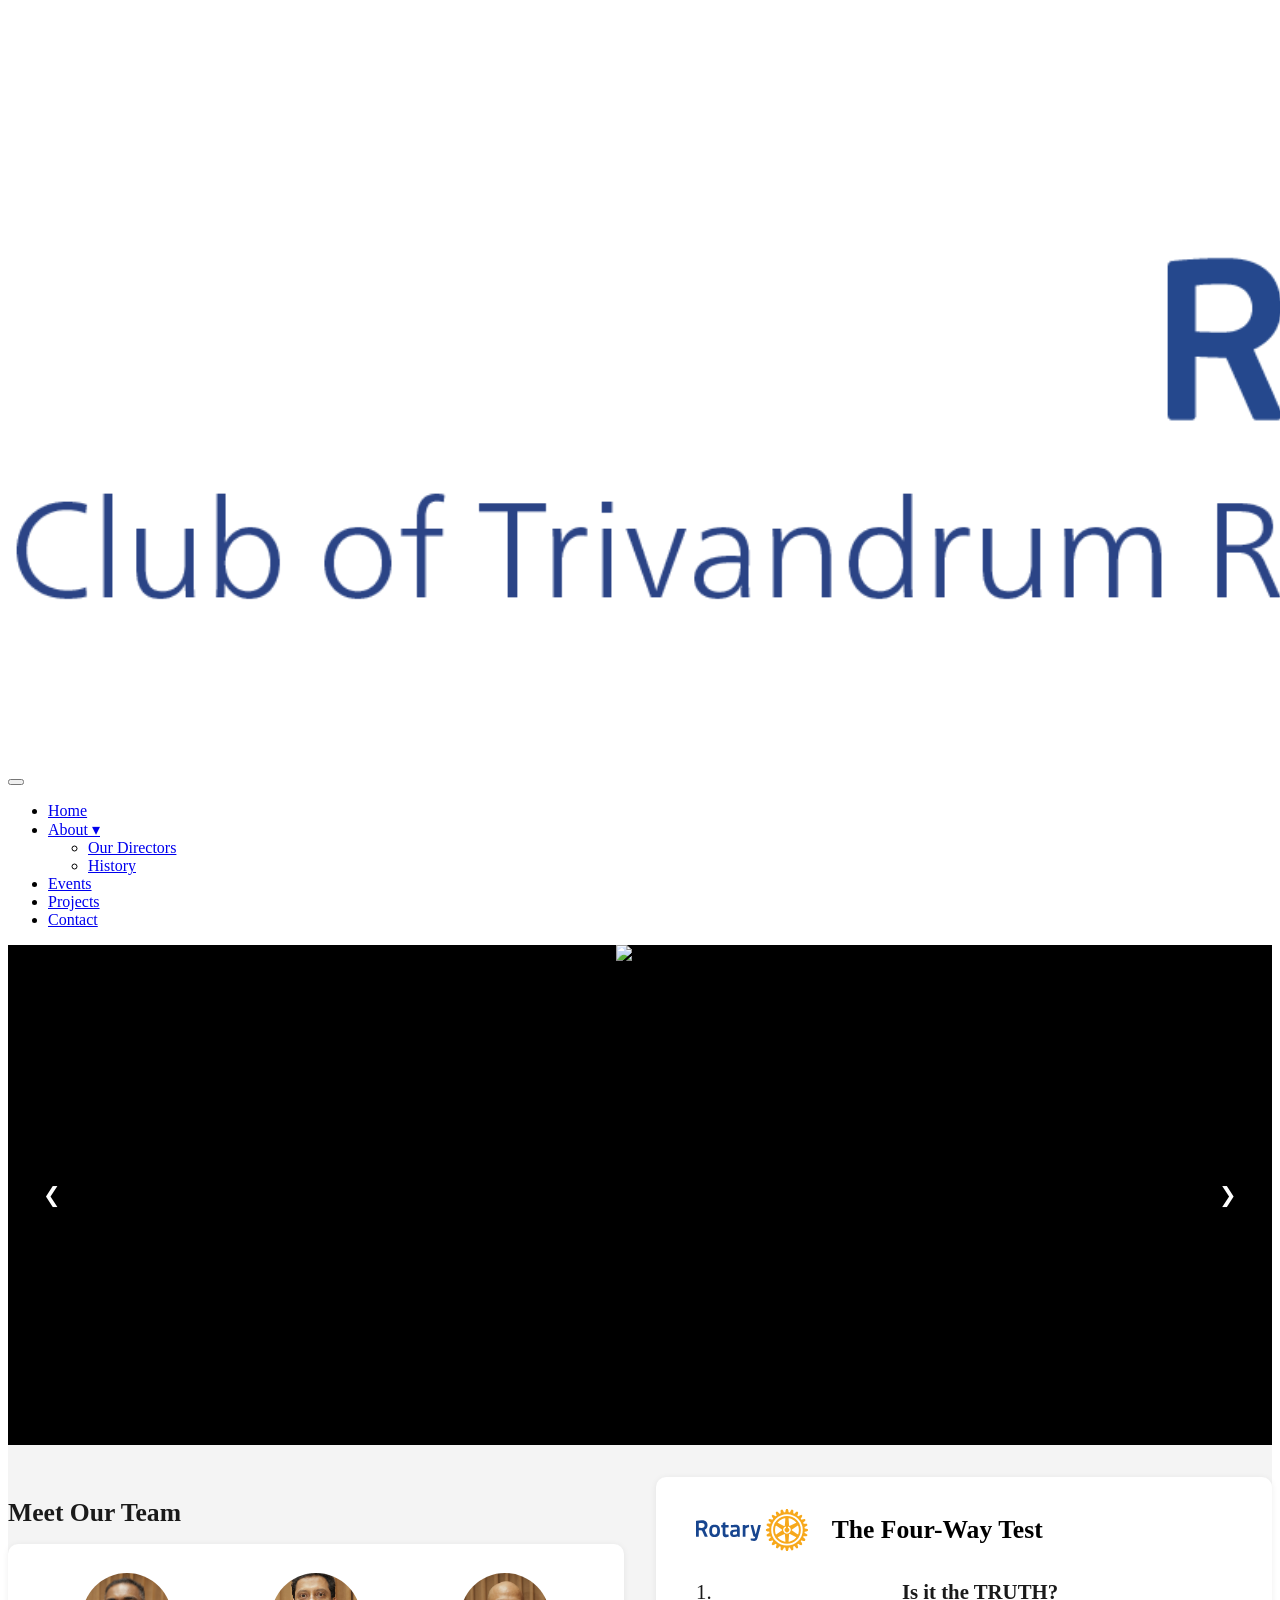
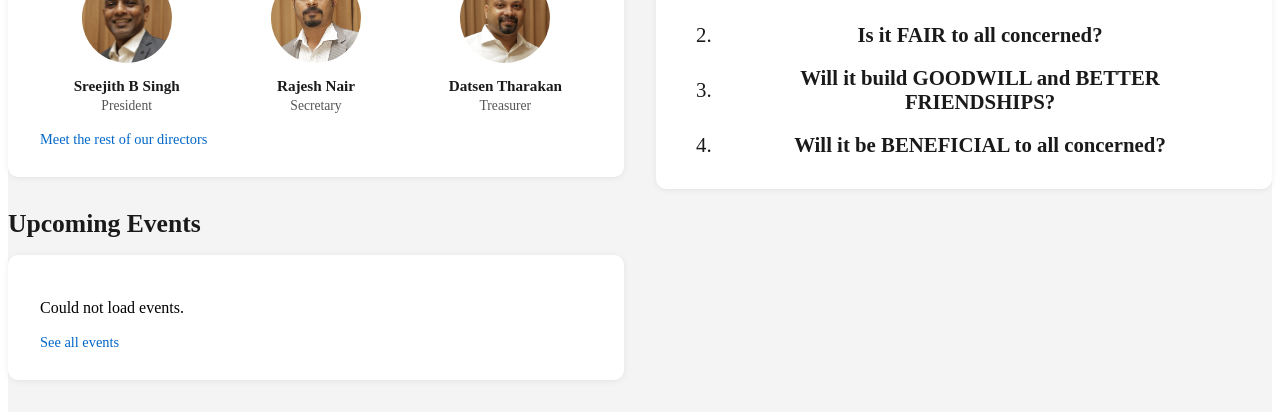
==== index.html @ 59ae6af1 "optimizing" ====
<!doctype html>
<html lang="en">
    <head>
        <meta charset="UTF-8" />
        <meta name="viewport" content="width=device-width, initial-scale=1.0" />
        <link rel="stylesheet" href="css/base.css" />
        <link rel="stylesheet" href="css/style.css" />
        <title>Rotary Club of Trivandrum</title>
        <link
            rel="icon"
            type="image/svg+xml"
            href="media/Rotarty logo title.svg"
        />
    </head>
    <body>
        <nav class="navbar">
            <div class="logo">
                <a href="#">
                    <img
                        src="media/Rotary club of trivandrum.svg"
                        alt="Rotary Club of Trivandrum"
                    />
                </a>
            </div>

            <!-- Hamburger Button (mobile only) -->
            <button class="hamburger" id="hamburger">
                <span></span>
                <span></span>
                <span></span>
            </button>

            <ul class="nav-menu" id="nav-menu">
                <li><a href="#">Home</a></li>

                <li class="dropdown">
                    <a href="#" class="dropdown-toggle">About ▾</a>
                    <ul class="dropdown-menu">
                        <li><a href="team">Our Directors</a></li>
                        <li><a href="history">History</a></li>
                    </ul>
                </li>

                <li>
                    <a
                        href="https://calendar.google.com/calendar/embed?src=f774af5d87b6204a7e03a96d2fba3692e2d2001ec84024396aaaeb881f7f8413%40group.calendar.google.com&ctz=Asia%2FKolkata"
                        >Events</a
                    >
                </li>

                <li><a href="articles/">Projects</a></li>

                <li><a href="contact">Contact</a></li>
            </ul>
        </nav>

        <div class="slider-container">
            <div class="slide-bg" id="slideBg"></div>
            <div class="slide-main">
                <img id="slideImg" src="" alt="Slide" />
                <!-- src="" empty -->
            </div>
            <button class="slide-btn prev" id="prevBtn">&#10094;</button>
            <button class="slide-btn next" id="nextBtn">&#10095;</button>
            <div class="dots" id="dots"></div>
        </div>

        <section class="info-section">
            <div class="container info-grid">
                <!-- ─── LEFT COLUMN ─── -->
                <div class="info-left">
                    <!-- Meet Our Team -->
                    <h2 class="section-heading">Meet Our Team</h2>
                    <div class="team-card">
                        <div class="team-members">
                            <div class="member">
                                <img
                                    src="media/directors/sreejith.png"
                                    alt="Sreejith B Singh"
                                />
                                <h3>Sreejith B Singh</h3>
                                <p>President</p>
                            </div>

                            <div class="member">
                                <img
                                    src="media/directors/rajesh.png"
                                    alt="Rajesh Nair"
                                />
                                <h3>Rajesh Nair</h3>
                                <p>Secretary</p>
                            </div>

                            <div class="member">
                                <img
                                    src="media/directors/datsen.png"
                                    alt="Datsen Tharakan"
                                />
                                <h3>Datsen Tharakan</h3>
                                <p>Treasurer</p>
                            </div>
                        </div>
                        <a href="team/" class="card-link"
                            >Meet the rest of our directors</a
                        >
                    </div>

                    <!-- Upcoming Events -->
                    <h2 class="section-heading">Upcoming Events</h2>
                    <div class="events-card">
                        <div id="events-list">
                            <p class="events-loading">Loading events...</p>
                        </div>
                        <a
                            href="https://calendar.google.com/calendar/embed?src=f774af5d87b6204a7e03a96d2fba3692e2d2001ec84024396aaaeb881f7f8413%40group.calendar.google.com&ctz=Asia%2FKolkata"
                            class="see-all-link"
                            >See all events</a
                        >
                    </div>
                </div>

                <!-- ─── RIGHT COLUMN ─── -->
                <div class="info-right">
                    <div class="fourway-card">
                        <div class="fourway-header">
                            <img
                                src="media/rotary-logo.svg"
                                alt="Rotary"
                                class="fourway-logo"
                            />
                            <h2>The Four-Way Test</h2>
                        </div>
                        <ol class="fourway-list">
                            <li>Is it the TRUTH?</li>
                            <li>Is it FAIR to all concerned?</li>
                            <li>
                                Will it build GOODWILL and BETTER FRIENDSHIPS?
                            </li>
                            <li>Will it be BENEFICIAL to all concerned?</li>
                        </ol>
                    </div>
                </div>
            </div>
        </section>

        <script src="https://cdn.jsdelivr.net/npm/@supabase/supabase-js@2"></script>
        <script src="scripts/supabase-config.js"></script>
        <script src="scripts/config.js"></script>
        <script src="scripts/calendar.js"></script>
        <script src="scripts/script.js"></script>
    </body>
</html>
---- css/style.css ----
/* ============================================================
   HOME PAGE — slideshow + info section
   Shared reset / navbar live in base.css (load it first).
   ============================================================ */

/* ============================================================
   SLIDESHOW  (auto-height — never collapses on mobile)
   ============================================================ */
.slider-container {
    position: relative;
    width: 100%;
    height: 500px; /* fixed desktop height */
    overflow: hidden;
    background: #000;
}

.slide-main {
    position: absolute;
    inset: 0;
    display: flex;
    align-items: center;
    justify-content: center;
    z-index: 2;
}

.slide-main img {
    height: 100%; /* fills the fixed container */
    max-width: 100%;
    object-fit: contain;
    display: block;
    cursor: pointer;
    animation: fadeIn 0.5s ease;
}

/* Blurred background — fills the container behind the main image */
.slide-bg {
    position: absolute;
    inset: 0;
    background-size: cover;
    background-position: center;
    filter: blur(12px);
    transform: scale(1.1); /* hides blurred edges */
    opacity: 0.75;
    z-index: 0;
    transition: background-image 0.5s ease;
}

@keyframes fadeIn {
    from {
        opacity: 0;
    }
    to {
        opacity: 1;
    }
}

/* ─── Arrows ─── */
.slide-btn {
    position: absolute;
    top: 50%;
    transform: translateY(-50%);
    background: rgba(0, 0, 0, 0.45);
    color: white;
    border: none;
    padding: 1rem 1.2rem;
    font-size: 1.3rem;
    cursor: pointer;
    z-index: 10;
    border-radius: 3px;
    transition: background 0.2s;
}

.slide-btn:hover {
    background: rgba(0, 0, 0, 0.75);
}

.prev {
    left: 1rem;
}
.next {
    right: 1rem;
}

/* ─── Dots ─── */
.dots {
    position: absolute;
    bottom: 1rem;
    left: 50%;
    transform: translateX(-50%);
    display: flex;
    gap: 0.5rem;
    z-index: 10;
}

.dot {
    width: 10px;
    height: 10px;
    background: rgba(255, 255, 255, 0.5);
    border-radius: 50%;
    cursor: pointer;
    transition: background 0.3s;
}

.dot.active {
    background: white;
}

/* ============================================================
   INFO SECTION (Team / Events / Four-Way grid)
   ============================================================ */
.info-section {
    background: #f4f4f4;
    padding: 2rem 0;
}

.info-grid {
    display: grid;
    grid-template-columns: 1fr 1fr;
    gap: 2rem;
    align-items: start;
}

.section-heading {
    font-size: 1.6rem;
    font-weight: 800;
    color: #1a1a1a;
    margin-bottom: 1rem;
}

.info-left .section-heading:not(:first-child) {
    margin-top: 2rem;
}

/* ─── Team card ─── */
.team-card {
    background: #ffffff;
    border-radius: 10px;
    padding: 1.8rem 2rem;
    box-shadow: 0 1px 6px rgba(0, 0, 0, 0.07);
}

.team-members {
    display: flex;
    justify-content: space-between;
    gap: 1rem;
    margin-bottom: 1rem;
}

.member {
    text-align: center;
    flex: 1;
}

.member img {
    width: 90px;
    height: 90px;
    border-radius: 50%;
    object-fit: cover;
    margin-bottom: 0.6rem;
}

.member h3 {
    font-size: 0.95rem;
    font-weight: 700;
    color: #1a1a1a;
    margin: 0 0 0.2rem;
}

.member p {
    font-size: 0.85rem;
    color: #555;
    margin: 0;
}

/* ─── Card links ─── */
.card-link,
.see-all-link {
    color: #0067c8;
    font-size: 0.9rem;
    text-decoration: none;
}

.card-link:hover,
.see-all-link:hover {
    text-decoration: underline;
}

/* ─── Events card ─── */
.events-card {
    background: #ffffff;
    border-radius: 10px;
    padding: 1.8rem 2rem;
    box-shadow: 0 1px 6px rgba(0, 0, 0, 0.07);
}

/* ─── Four-Way Test card ─── */
.fourway-card {
    background: #ffffff;
    border-radius: 10px;
    box-shadow: 0 1px 6px rgba(0, 0, 0, 0.07);
    padding: 2rem 2.5rem;
    margin: 0;
}

.fourway-header {
    display: flex;
    align-items: center;
    gap: 1.5rem;
    margin-bottom: 1.8rem;
}

.fourway-logo {
    height: 42px;
    width: auto;
}

.fourway-header h2 {
    font-size: 1.6rem;
    font-weight: 800;
    color: var(--secondary-color);
    margin: 0;
}

.fourway-list {
    list-style: none;
    counter-reset: fourway;
    padding: 0;
    margin: 0;
    display: flex;
    flex-direction: column;
    gap: 1.2rem;
}

.fourway-list li {
    counter-increment: fourway;
    font-size: 1.3rem;
    font-weight: 700;
    color: #1a1a1a;
    display: grid;
    grid-template-columns: 2rem 1fr; /* number column | text column */
    align-items: center;
    text-align: center; /* text centered in its column */
}

/* Number stays left */
.fourway-list li::before {
    content: counter(fourway) ".";
    font-weight: 400;
    text-align: left;
}

/* ============================================================
   MOBILE / RESPONSIVE (home-specific; nav handled in base.css)
   ============================================================ */
@media (max-width: 850px) {
    /* Slideshow shrinks but stays visible */
    .slider-container {
        height: 260px; /* fixed mobile height */
    }

    .slide-btn {
        padding: 0.6rem 0.8rem;
        font-size: 1rem;
    }

    /* Info grid → single column */
    .info-grid {
        grid-template-columns: 1fr;
    }

    .team-members {
        flex-direction: row;
        flex-wrap: wrap;
    }

    .member img {
        width: 70px;
        height: 70px;
    }

    .team-card,
    .events-card,
    .fourway-card {
        padding: 1.2rem 1.5rem;
    }

    .fourway-list li {
        font-size: 1.05rem;
    }

    .fourway-header h2 {
        font-size: 1.3rem;
    }
}
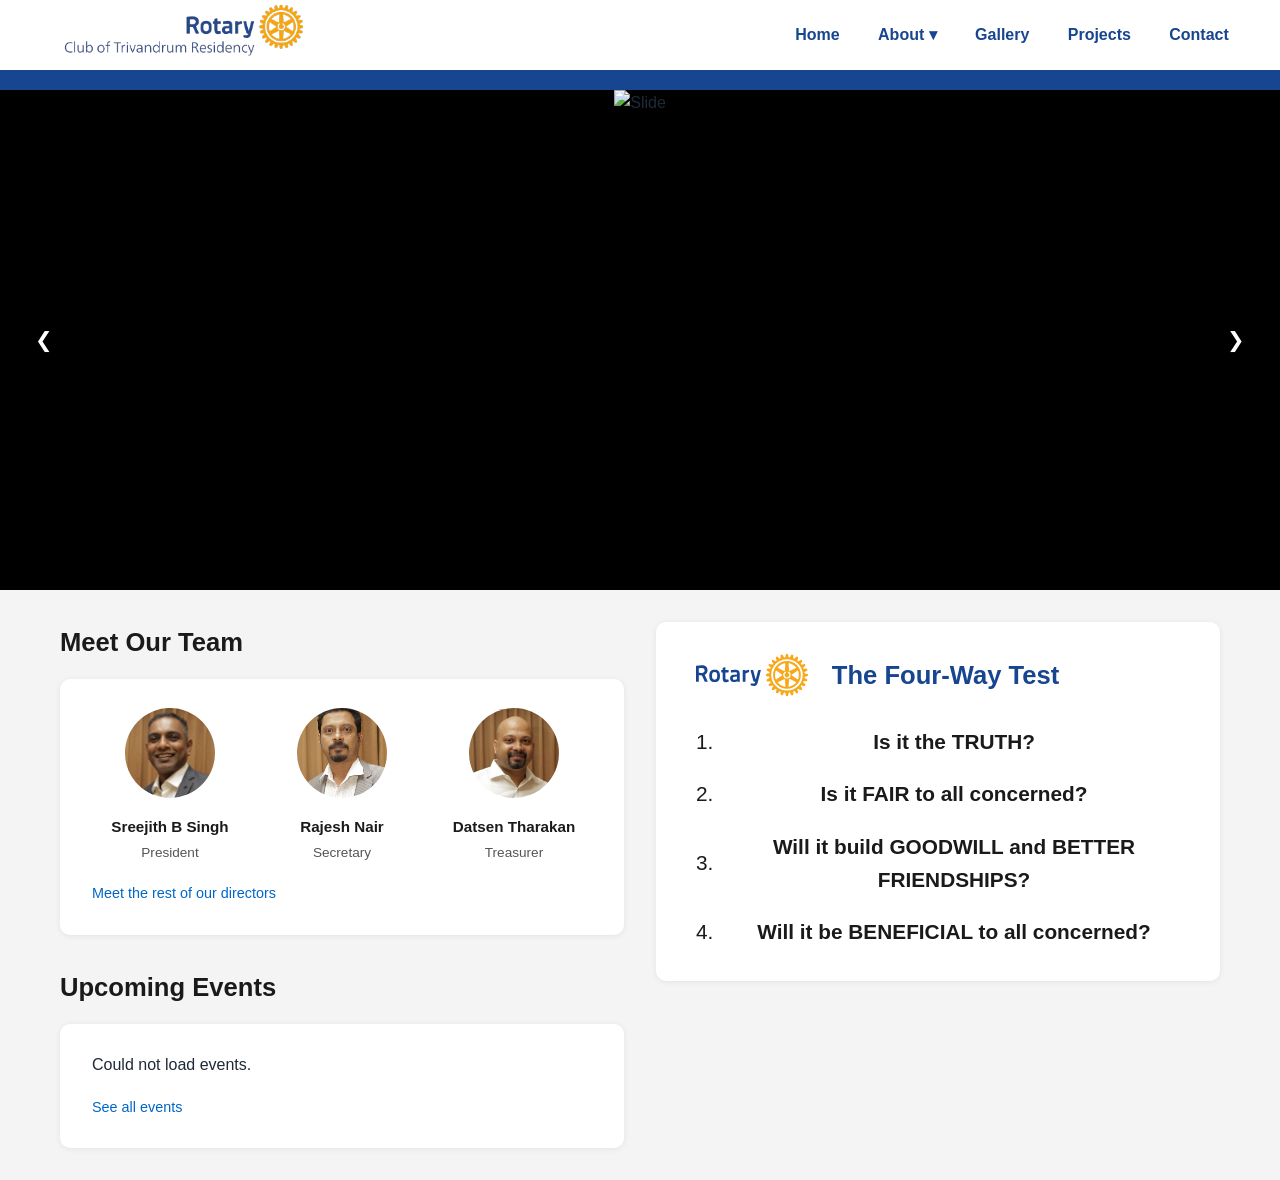
==== commit a51397bb: "Addinng new features" ====
--- a/index.html
+++ b/index.html
@@ -41,12 +41,7 @@
                     </ul>
                 </li>
 
-                <li>
-                    <a
-                        href="https://calendar.google.com/calendar/embed?src=f774af5d87b6204a7e03a96d2fba3692e2d2001ec84024396aaaeb881f7f8413%40group.calendar.google.com&ctz=Asia%2FKolkata"
-                        >Events</a
-                    >
-                </li>
+                <li><a href="gallery/">Gallery</a></li>
 
                 <li><a href="articles/">Projects</a></li>
 
--- a/css/base.css
+++ b/css/base.css
@@ -0,0 +1,237 @@
+/* ============================================================
+   BASE — shared reset, theme, layout & navbar
+   Loaded on every page before its page-specific stylesheet.
+   ============================================================ */
+* {
+    margin: 0;
+    padding: 0;
+    box-sizing: border-box;
+}
+
+:root {
+    --primary-color: #f7a81b; /* Rotary gold */
+    --secondary-color: #17458f; /* Rotary blue */
+    --text-color: #1f2937;
+    --bg-color: #f2f2f2;
+    --font-main: "Arial", sans-serif;
+}
+
+body {
+    font-family: var(--font-main);
+    color: var(--text-color);
+    background-color: var(--bg-color);
+    line-height: 1.6;
+}
+
+h1,
+h2,
+h3 {
+    font-weight: bold;
+    margin-bottom: 1rem;
+}
+
+p {
+    margin-bottom: 1rem;
+}
+
+a {
+    color: var(--primary-color);
+    text-decoration: none;
+}
+
+a:hover {
+    text-decoration: underline;
+}
+
+/* ─── LAYOUT ─── */
+.container {
+    max-width: 1200px;
+    margin: 0 auto;
+    padding: 0 20px;
+}
+
+header {
+    background-color: var(--primary-color);
+    color: white;
+    padding: 1rem 0;
+}
+
+main {
+    padding: 2rem 0;
+}
+
+footer {
+    background-color: #f3f4f6;
+    text-align: center;
+    padding: 1rem;
+    font-size: 0.875rem;
+}
+
+/* ─── NAVBAR ─── */
+.navbar {
+    display: flex;
+    align-items: center;
+    justify-content: space-between;
+    background-color: #ffffff;
+    padding: 0 2rem;
+    height: 90px;
+    position: relative;
+    border-bottom: 20px solid var(--secondary-color);
+}
+
+.logo {
+    color: white;
+    font-size: 1.4rem;
+    font-weight: bold;
+}
+
+.logo img {
+    padding: 0 2rem;
+    height: 80px;
+    width: auto;
+    object-fit: contain;
+    transition: opacity 0.2s;
+}
+
+/* ─── NAV MENU (desktop) ─── */
+.nav-menu {
+    font-weight: bold;
+    color: var(--secondary-color);
+    list-style: none;
+    display: flex;
+    gap: 0;
+}
+
+.nav-menu > li > a {
+    color: var(--secondary-color);
+    display: block;
+    text-decoration: none;
+    padding: 0 1.2rem;
+    line-height: 60px;
+    transition: background 0.2s;
+}
+
+.nav-menu > li > a:hover {
+    color: var(--primary-color);
+}
+
+/* ─── DROPDOWN ─── */
+.dropdown {
+    position: relative;
+}
+
+.dropdown-menu {
+    display: none;
+    position: absolute;
+    color: var(--secondary-color);
+    top: 60px;
+    left: 0;
+    background-color: #ffffff;
+    min-width: 180px;
+    list-style: none;
+    box-shadow: 0 4px 12px rgba(0, 0, 0, 0.15);
+    border-radius: 0 0 6px 6px;
+    z-index: 999;
+}
+
+.dropdown-menu li a {
+    display: block;
+    padding: 0.75rem 1.2rem;
+    color: var(--secondary-color);
+    text-decoration: none;
+    font-size: 0.95rem;
+    transition: background 0.2s;
+}
+
+.dropdown-menu li a:hover {
+    background-color: #f0f4ff;
+}
+
+.dropdown-menu.show {
+    display: block;
+}
+
+/* ─── HAMBURGER BUTTON ─── */
+.hamburger {
+    display: none; /* hidden on desktop */
+    flex-direction: column;
+    justify-content: space-between;
+    width: 28px;
+    height: 20px;
+    background: none;
+    border: none;
+    cursor: pointer;
+    padding: 0;
+}
+
+.hamburger span {
+    display: block;
+    height: 3px;
+    width: 100%;
+    background-color: var(--secondary-color);
+    border-radius: 3px;
+    transition: all 0.3s ease;
+}
+
+/* Hamburger animation (X when open) */
+.hamburger.active span:nth-child(1) {
+    transform: translateY(8.5px) rotate(45deg);
+}
+
+.hamburger.active span:nth-child(2) {
+    opacity: 0;
+}
+
+.hamburger.active span:nth-child(3) {
+    transform: translateY(-8.5px) rotate(-45deg);
+}
+
+/* ─── MOBILE NAV ─── */
+@media (max-width: 850px) {
+    .hamburger {
+        display: flex; /* show on mobile */
+    }
+
+    .nav-menu {
+        display: none; /* hidden by default on mobile */
+        flex-direction: column;
+        position: absolute;
+        top: 60px;
+        left: 0;
+        width: 100%;
+        background-color: var(--secondary-color);
+        z-index: 998;
+    }
+
+    .nav-menu.open {
+        display: flex; /* shown when hamburger clicked */
+    }
+
+    .nav-menu > li > a {
+        color: var(--secondary-color);
+        background-color: white;
+        line-height: 1;
+        padding: 1rem 1.5rem;
+        border-bottom: 1px solid white;
+    }
+
+    /* Dropdown stacks inline on mobile */
+    .dropdown-menu {
+        position: static;
+        box-shadow: none;
+        border-radius: 0;
+        background-color: white;
+        min-width: 100%;
+    }
+
+    .dropdown-menu li a {
+        color: #cbd5e1;
+        padding: 0.75rem 2.5rem;
+        border-bottom: 1px solid #1e3a5f;
+    }
+
+    .dropdown-menu li a:hover {
+        background-color: #1e3a5f;
+        color: white;
+    }
+}
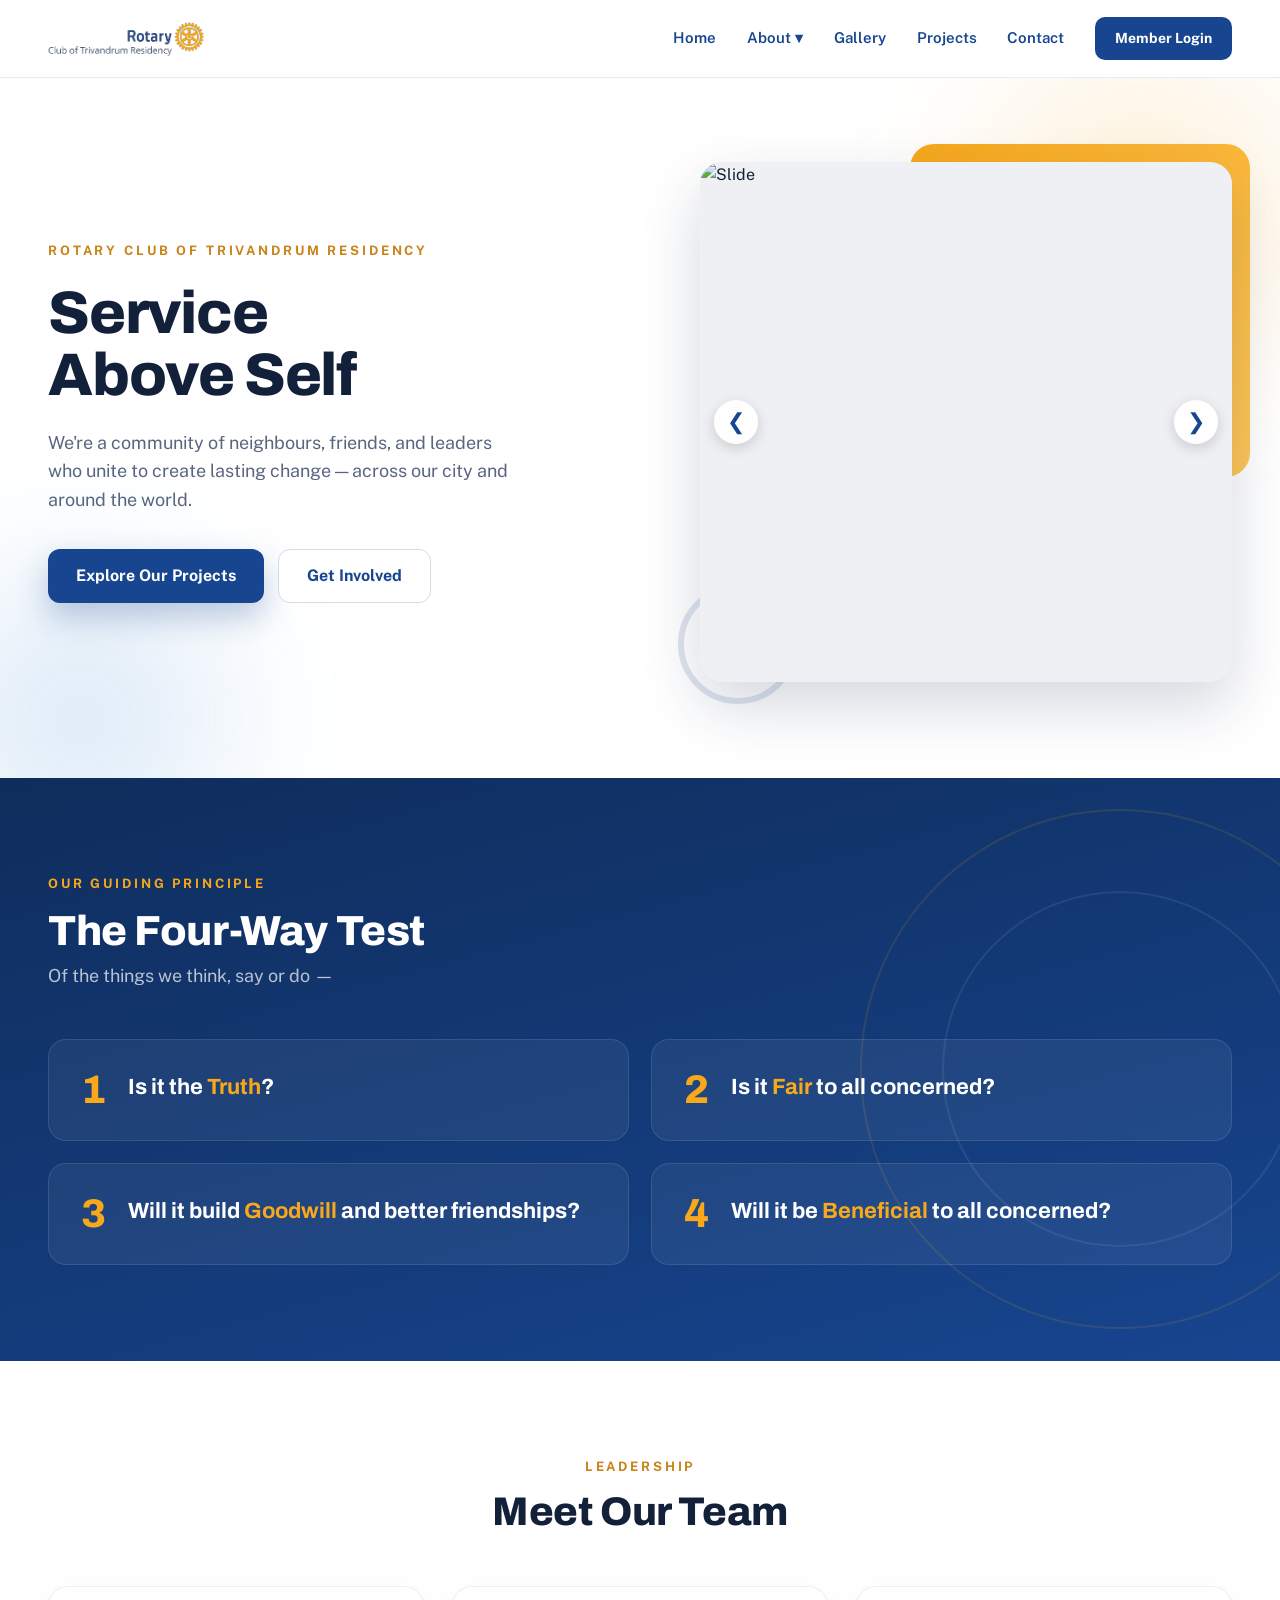
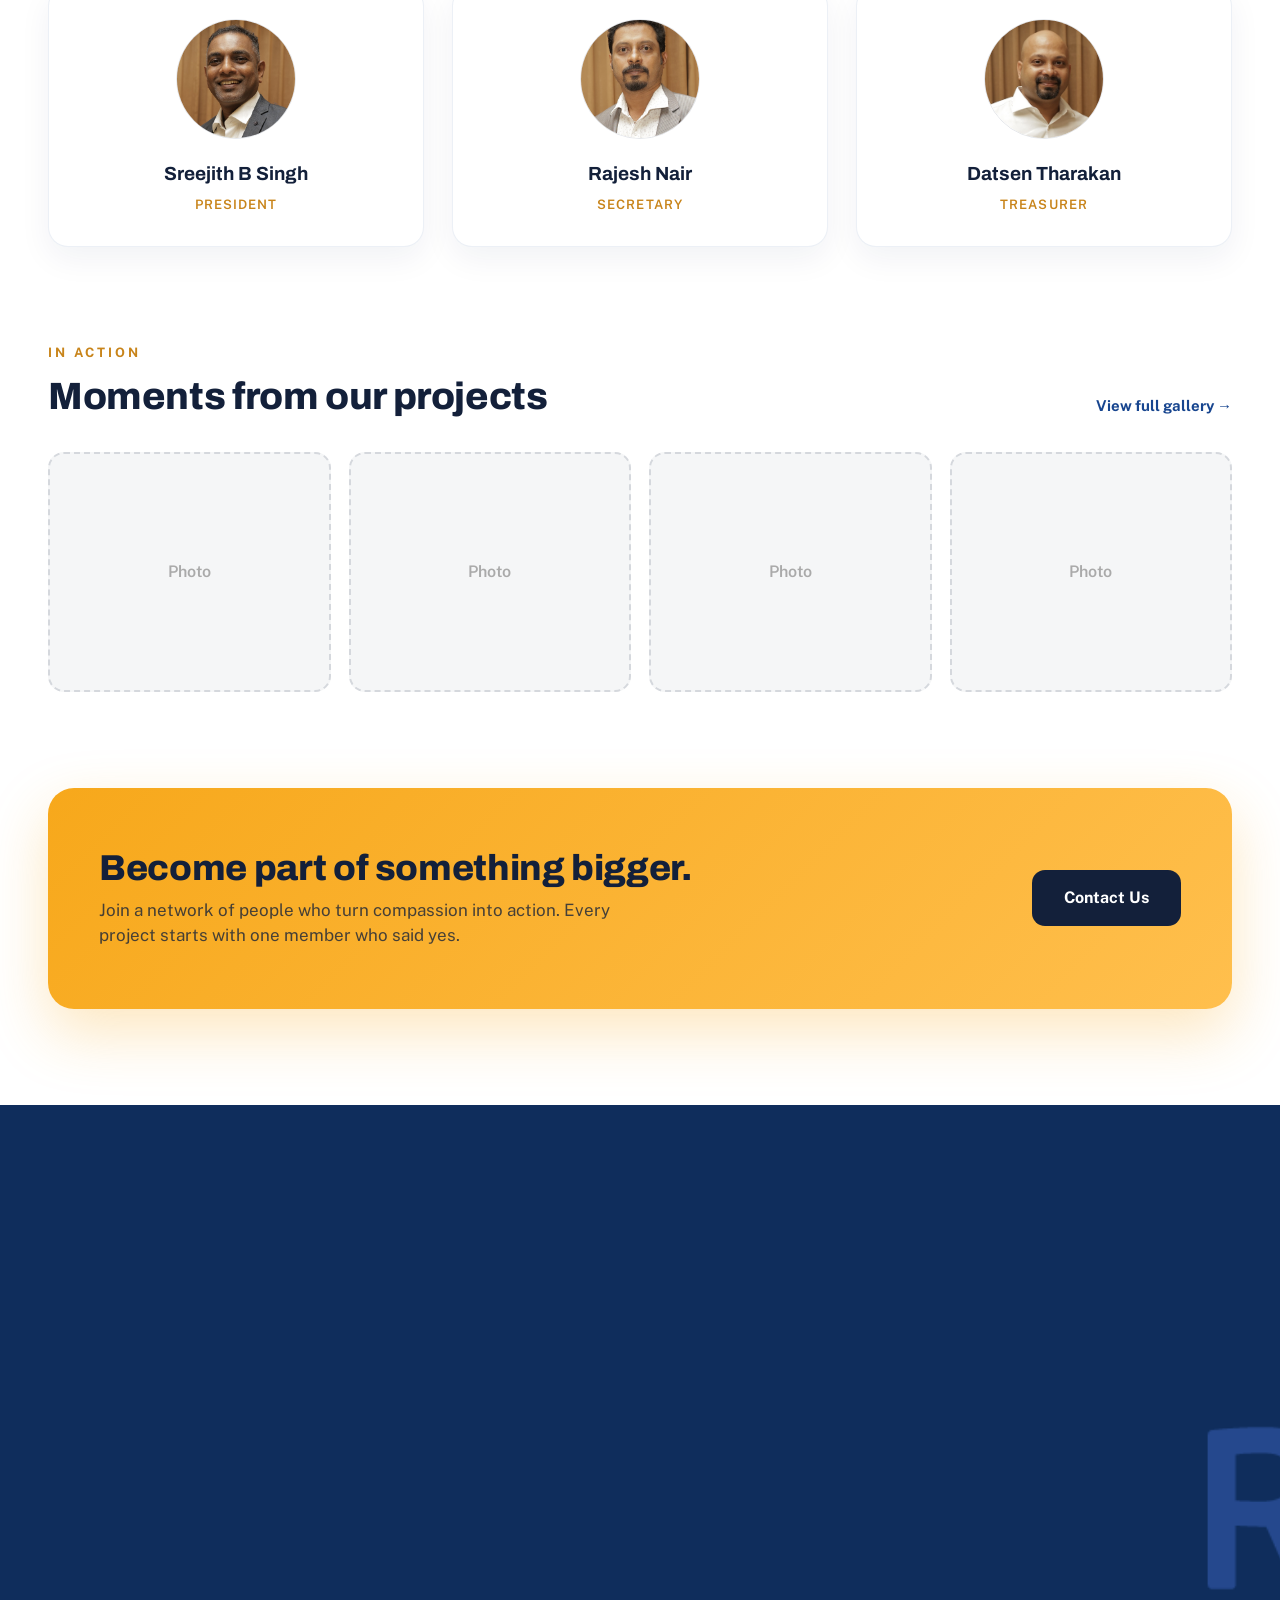
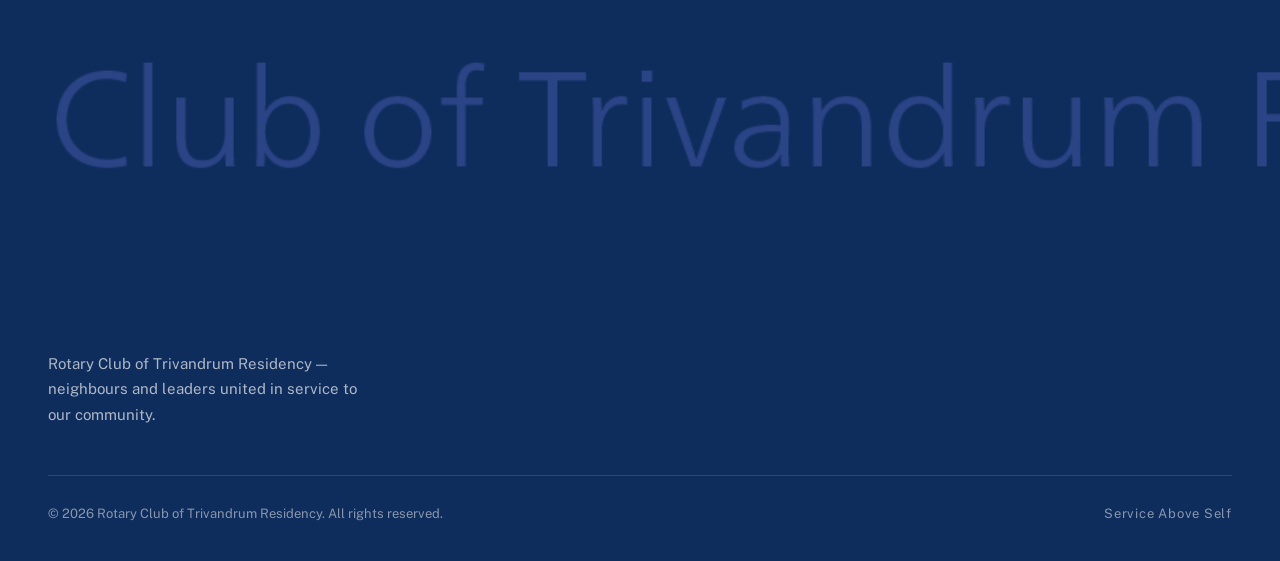
==== commit 03fed399: "ui changes" ====
--- a/index.html
+++ b/index.html
@@ -5,7 +5,7 @@
         <meta name="viewport" content="width=device-width, initial-scale=1.0" />
         <link rel="stylesheet" href="css/base.css" />
         <link rel="stylesheet" href="css/style.css" />
-        <title>Rotary Club of Trivandrum</title>
+        <title>Rotary Club of Trivandrum Residency</title>
         <link
             rel="icon"
             type="image/svg+xml"
@@ -13,135 +13,221 @@
         />
     </head>
     <body>
-        <nav class="navbar">
-            <div class="logo">
-                <a href="#">
-                    <img
-                        src="media/Rotary club of trivandrum.svg"
-                        alt="Rotary Club of Trivandrum"
-                    />
-                </a>
-            </div>
-
-            <!-- Hamburger Button (mobile only) -->
-            <button class="hamburger" id="hamburger">
-                <span></span>
-                <span></span>
-                <span></span>
-            </button>
-
-            <ul class="nav-menu" id="nav-menu">
-                <li><a href="#">Home</a></li>
-
-                <li class="dropdown">
-                    <a href="#" class="dropdown-toggle">About ▾</a>
-                    <ul class="dropdown-menu">
-                        <li><a href="team">Our Directors</a></li>
-                        <li><a href="history">History</a></li>
-                    </ul>
-                </li>
-
-                <li><a href="gallery/">Gallery</a></li>
-
-                <li><a href="articles/">Projects</a></li>
-
-                <li><a href="contact">Contact</a></li>
-            </ul>
-        </nav>
-
-        <div class="slider-container">
-            <div class="slide-bg" id="slideBg"></div>
-            <div class="slide-main">
-                <img id="slideImg" src="" alt="Slide" />
-                <!-- src="" empty -->
-            </div>
-            <button class="slide-btn prev" id="prevBtn">&#10094;</button>
-            <button class="slide-btn next" id="nextBtn">&#10095;</button>
-            <div class="dots" id="dots"></div>
-        </div>
-
-        <section class="info-section">
-            <div class="container info-grid">
-                <!-- ─── LEFT COLUMN ─── -->
-                <div class="info-left">
-                    <!-- Meet Our Team -->
-                    <h2 class="section-heading">Meet Our Team</h2>
+        <div id="navbar-root"></div>
+
+        <!-- ============ HERO ============ -->
+        <section id="home" class="hero">
+            <div class="hero__glow"></div>
+            <div class="hero__glow2"></div>
+            <div class="hero__inner">
+                <div class="hero__copy">
+                    <div class="eyebrow">
+                        Rotary Club of Trivandrum Residency
+                    </div>
+                    <h1 class="hero__title">Service<br />Above Self</h1>
+                    <p class="hero__text">
+                        We're a community of neighbours, friends, and leaders
+                        who unite to create lasting change — across our city and
+                        around the world.
+                    </p>
+                    <div class="hero__actions">
+                        <a href="articles/" class="btn-primary"
+                            >Explore Our Projects</a
+                        >
+                        <a href="contact/" class="btn-ghost">Get Involved</a>
+                    </div>
+                </div>
+
+                <div class="hero__media">
+                    <div class="hero__accent"></div>
+                    <div class="hero__ring"></div>
+                    <div class="slider-container">
+                        <div class="slide-bg" id="slideBg"></div>
+                        <div class="slide-main">
+                            <img id="slideImg" src="" alt="Slide" />
+                        </div>
+                        <button class="slide-btn prev" id="prevBtn">
+                            &#10094;
+                        </button>
+                        <button class="slide-btn next" id="nextBtn">
+                            &#10095;
+                        </button>
+                        <div class="dots" id="dots"></div>
+                    </div>
+                </div>
+            </div>
+        </section>
+
+        <!-- ============ FOUR-WAY TEST ============ -->
+        <section id="about" class="fourway">
+            <div class="fourway__halo"></div>
+            <div class="fourway__inner">
+                <div class="eyebrow">Our Guiding Principle</div>
+                <h2 class="fourway__title">The Four-Way Test</h2>
+                <p class="fourway__sub">Of the things we think, say or do —</p>
+                <div class="fourway__grid">
+                    <div class="fourway__card">
+                        <span class="fourway__num">1</span>
+                        <h3>Is it the <span>Truth</span>?</h3>
+                    </div>
+                    <div class="fourway__card">
+                        <span class="fourway__num">2</span>
+                        <h3>Is it <span>Fair</span> to all concerned?</h3>
+                    </div>
+                    <div class="fourway__card">
+                        <span class="fourway__num">3</span>
+                        <h3>
+                            Will it build <span>Goodwill</span> and better
+                            friendships?
+                        </h3>
+                    </div>
+                    <div class="fourway__card">
+                        <span class="fourway__num">4</span>
+                        <h3>
+                            Will it be <span>Beneficial</span> to all concerned?
+                        </h3>
+                    </div>
+                </div>
+            </div>
+        </section>
+
+        <!-- ============ MEET OUR TEAM ============ -->
+        <section id="team" class="team">
+            <div class="team__inner">
+                <div class="team__head">
+                    <span class="eyebrow">Leadership</span>
+                    <h2 class="team__title">Meet Our Team</h2>
+                </div>
+                <div class="team__grid">
                     <div class="team-card">
-                        <div class="team-members">
-                            <div class="member">
-                                <img
-                                    src="media/directors/sreejith.png"
-                                    alt="Sreejith B Singh"
-                                />
-                                <h3>Sreejith B Singh</h3>
-                                <p>President</p>
-                            </div>
-
-                            <div class="member">
-                                <img
-                                    src="media/directors/rajesh.png"
-                                    alt="Rajesh Nair"
-                                />
-                                <h3>Rajesh Nair</h3>
-                                <p>Secretary</p>
-                            </div>
-
-                            <div class="member">
-                                <img
-                                    src="media/directors/datsen.png"
-                                    alt="Datsen Tharakan"
-                                />
-                                <h3>Datsen Tharakan</h3>
-                                <p>Treasurer</p>
-                            </div>
-                        </div>
-                        <a href="team/" class="card-link"
-                            >Meet the rest of our directors</a
+                        <div class="team-card__photo">
+                            <img
+                                src="media/directors/sreejith.png"
+                                alt="Sreejith B Singh"
+                            />
+                        </div>
+                        <h3>Sreejith B Singh</h3>
+                        <p class="role">President</p>
+                    </div>
+                    <div class="team-card">
+                        <div class="team-card__photo">
+                            <img
+                                src="media/directors/rajesh.png"
+                                alt="Rajesh Nair"
+                            />
+                        </div>
+                        <h3>Rajesh Nair</h3>
+                        <p class="role">Secretary</p>
+                    </div>
+                    <div class="team-card">
+                        <div class="team-card__photo">
+                            <img
+                                src="media/directors/datsen.png"
+                                alt="Datsen Tharakan"
+                            />
+                        </div>
+                        <h3>Datsen Tharakan</h3>
+                        <p class="role">Treasurer</p>
+                    </div>
+                </div>
+            </div>
+        </section>
+
+        <!-- ============ GALLERY PREVIEW ============ -->
+        <section id="gallery" class="preview">
+            <div class="preview__inner">
+                <div class="preview__head">
+                    <div>
+                        <span class="eyebrow">In Action</span>
+                        <h2 class="preview__title">
+                            Moments from our projects
+                        </h2>
+                    </div>
+                    <a href="gallery/" class="preview__link"
+                        >View full gallery →</a
+                    >
+                </div>
+                <div class="action-grid" id="action-grid">
+                    <div class="action-tile"><span>Photo</span></div>
+                    <div class="action-tile"><span>Photo</span></div>
+                    <div class="action-tile"><span>Photo</span></div>
+                    <div class="action-tile"><span>Photo</span></div>
+                </div>
+            </div>
+        </section>
+
+        <!-- ============ CTA ============ -->
+        <section id="projects" class="cta">
+            <div class="cta__band">
+                <div>
+                    <h2 class="cta__title">Become part of something bigger.</h2>
+                    <p class="cta__text">
+                        Join a network of people who turn compassion into
+                        action. Every project starts with one member who said
+                        yes.
+                    </p>
+                </div>
+                <a href="contact/" class="cta__btn">Contact Us</a>
+            </div>
+        </section>
+
+        <!-- ============ FOOTER ============ -->
+        <footer id="contact" class="site-footer">
+            <div class="site-footer__inner">
+                <div class="footer-grid">
+                    <div class="footer-brand">
+                        <div class="footer-brand__logo">
+                            <img
+                                class="footer-logo-img"
+                                src="media/Rotary club of trivandrum.svg"
+                                alt="Rotary Club of Trivandrum"
+                            />
+                        </div>
+                        <p>
+                            Rotary Club of Trivandrum Residency — neighbours and
+                            leaders united in service to our community.
+                        </p>
+                    </div>
+                    <div class="footer-col">
+                        <h4>Explore</h4>
+                        <a href="index.html">Home</a>
+                        <a href="#team">Our Team</a>
+                        <a href="history/">History</a>
+                        <a href="gallery/">Gallery</a>
+                        <a href="articles/">Projects</a>
+                    </div>
+                    <div class="footer-col">
+                        <h4>Get Involved</h4>
+                        <a href="contact/">Become a Member</a>
+                        <a href="articles/">Our Projects</a>
+                        <a href="users/">Member Login</a>
+                    </div>
+                    <div class="footer-col">
+                        <h4>Contact</h4>
+                        <span
+                            >VRA 59, Lavanya, Mosque Lane, Kesavadasapuram,
+                            Thiruvananthapuram, Kerala, India</span
                         >
-                    </div>
-
-                    <!-- Upcoming Events -->
-                    <h2 class="section-heading">Upcoming Events</h2>
-                    <div class="events-card">
-                        <div id="events-list">
-                            <p class="events-loading">Loading events...</p>
-                        </div>
-                        <a
-                            href="https://calendar.google.com/calendar/embed?src=f774af5d87b6204a7e03a96d2fba3692e2d2001ec84024396aaaeb881f7f8413%40group.calendar.google.com&ctz=Asia%2FKolkata"
-                            class="see-all-link"
-                            >See all events</a
+                        <a href="mailto:info@rotarytrivandrumresidency.in"
+                            >info@rotarytrivandrumresidency.in</a
                         >
-                    </div>
-                </div>
-
-                <!-- ─── RIGHT COLUMN ─── -->
-                <div class="info-right">
-                    <div class="fourway-card">
-                        <div class="fourway-header">
-                            <img
-                                src="media/rotary-logo.svg"
-                                alt="Rotary"
-                                class="fourway-logo"
-                            />
-                            <h2>The Four-Way Test</h2>
-                        </div>
-                        <ol class="fourway-list">
-                            <li>Is it the TRUTH?</li>
-                            <li>Is it FAIR to all concerned?</li>
-                            <li>
-                                Will it build GOODWILL and BETTER FRIENDSHIPS?
-                            </li>
-                            <li>Will it be BENEFICIAL to all concerned?</li>
-                        </ol>
-                    </div>
-                </div>
-            </div>
-        </section>
+                        <a href="tel:+919496063303">+91 94960 63303</a>
+                    </div>
+                </div>
+                <div class="footer-bottom">
+                    <span
+                        >© 2026 Rotary Club of Trivandrum Residency. All rights
+                        reserved.</span
+                    >
+                    <span class="tagline">Service Above Self</span>
+                </div>
+            </div>
+        </footer>
 
         <script src="https://cdn.jsdelivr.net/npm/@supabase/supabase-js@2"></script>
         <script src="scripts/supabase-config.js"></script>
-        <script src="scripts/config.js"></script>
-        <script src="scripts/calendar.js"></script>
+        <script src="scripts/utils.js"></script>
         <script src="scripts/script.js"></script>
+        <script src="scripts/navbar.js"></script>
     </body>
 </html>
--- a/css/base.css
+++ b/css/base.css
@@ -1,5 +1,7 @@
+@import url("https://fonts.googleapis.com/css2?family=Archivo:wght@500;600;700;800;900&family=Public+Sans:wght@400;500;600;700&display=swap");
+
 /* ============================================================
-   BASE — shared reset, theme, layout & navbar
+   BASE — design tokens, reset, shared navbar + footer
    Loaded on every page before its page-specific stylesheet.
    ============================================================ */
 * {
@@ -9,15 +11,26 @@
 }
 
 :root {
+    /* Brand */
     --primary-color: #f7a81b; /* Rotary gold */
     --secondary-color: #17458f; /* Rotary blue */
-    --text-color: #1f2937;
-    --bg-color: #f2f2f2;
-    --font-main: "Arial", sans-serif;
+    --gold: #f7a81b;
+    --gold-dark: #c8841a;
+    --blue: #17458f;
+    --navy: #13203a;
+    --navy-deep: #0f2d5c;
+    --navy-dark: #15294d; /* legacy alias used by other pages */
+    --text-color: #13203a;
+    --muted: #5a6680;
+    --bg-color: #ffffff;
+    /* Type */
+    --font-head: "Archivo", "Arial", sans-serif;
+    --font-body: "Public Sans", "Arial", sans-serif;
+    --font-main: var(--font-body); /* legacy alias */
 }
 
 body {
-    font-family: var(--font-main);
+    font-family: var(--font-body);
     color: var(--text-color);
     background-color: var(--bg-color);
     line-height: 1.6;
@@ -26,7 +39,8 @@
 h1,
 h2,
 h3 {
-    font-weight: bold;
+    font-family: var(--font-head);
+    font-weight: 800;
     margin-bottom: 1rem;
 }
 
@@ -35,7 +49,7 @@
 }
 
 a {
-    color: var(--primary-color);
+    color: var(--secondary-color);
     text-decoration: none;
 }
 
@@ -43,7 +57,6 @@
     text-decoration: underline;
 }
 
-/* ─── LAYOUT ─── */
 .container {
     max-width: 1200px;
     margin: 0 auto;
@@ -60,100 +73,131 @@
     padding: 2rem 0;
 }
 
-footer {
-    background-color: #f3f4f6;
-    text-align: center;
-    padding: 1rem;
-    font-size: 0.875rem;
-}
-
-/* ─── NAVBAR ─── */
-.navbar {
+/* Any leftover legacy navbar is hidden — the shared nav is injected */
+nav.navbar {
+    display: none;
+}
+
+/* ============================================================
+   SHARED NAVBAR  (injected by scripts/navbar.js)
+   ============================================================ */
+.site-nav {
+    position: sticky;
+    top: 0;
+    z-index: 100;
     display: flex;
     align-items: center;
     justify-content: space-between;
-    background-color: #ffffff;
-    padding: 0 2rem;
-    height: 90px;
-    position: relative;
-    border-bottom: 20px solid var(--secondary-color);
-}
-
-.logo {
-    color: white;
-    font-size: 1.4rem;
-    font-weight: bold;
-}
-
-.logo img {
-    padding: 0 2rem;
-    height: 80px;
+    height: 78px;
+    padding: 0 clamp(20px, 4vw, 48px);
+    background: rgba(255, 255, 255, 0.9);
+    backdrop-filter: blur(16px);
+    -webkit-backdrop-filter: blur(16px);
+    border-bottom: 1px solid rgba(23, 69, 143, 0.1);
+}
+
+.site-nav__brand {
+    display: flex;
+    align-items: center;
+    gap: 13px;
+    text-decoration: none;
+}
+
+.site-nav__brand:hover {
+    text-decoration: none;
+}
+
+.site-nav__logo-img {
+    display: block;
+    height: 52px;
     width: auto;
     object-fit: contain;
-    transition: opacity 0.2s;
-}
-
-/* ─── NAV MENU (desktop) ─── */
-.nav-menu {
-    font-weight: bold;
-    color: var(--secondary-color);
-    list-style: none;
-    display: flex;
-    gap: 0;
-}
-
-.nav-menu > li > a {
-    color: var(--secondary-color);
-    display: block;
-    text-decoration: none;
-    padding: 0 1.2rem;
-    line-height: 60px;
-    transition: background 0.2s;
-}
-
-.nav-menu > li > a:hover {
-    color: var(--primary-color);
-}
-
-/* ─── DROPDOWN ─── */
-.dropdown {
+}
+
+@media (max-width: 900px) {
+    .site-nav__logo-img {
+        height: 44px;
+    }
+}
+
+.site-nav__menu {
+    display: flex;
+    align-items: center;
+    gap: clamp(18px, 2.4vw, 34px);
+    font-family: var(--font-body);
+    font-weight: 600;
+    font-size: 15px;
+}
+
+.site-nav__menu > a,
+.site-nav__droptoggle {
+    color: var(--blue);
+    text-decoration: none;
+    transition: color 0.15s;
+    cursor: pointer;
+}
+
+.site-nav__menu > a:hover,
+.site-nav__droptoggle:hover {
+    color: var(--gold-dark);
+    text-decoration: none;
+}
+
+.site-nav__login {
+    padding: 10px 20px;
+    border-radius: 10px;
+    background: var(--blue);
+    color: #fff !important;
+    font-weight: 700;
+    font-size: 14px;
+    transition:
+        background 0.15s,
+        transform 0.15s;
+}
+
+.site-nav__login:hover {
+    background: #1d56b0;
+    transform: translateY(-1px);
+    text-decoration: none;
+}
+
+/* Dropdown */
+.site-nav__dropdown {
     position: relative;
 }
 
-.dropdown-menu {
+.site-nav__dropmenu {
     display: none;
     position: absolute;
-    color: var(--secondary-color);
-    top: 60px;
+    top: 36px;
     left: 0;
-    background-color: #ffffff;
     min-width: 180px;
-    list-style: none;
-    box-shadow: 0 4px 12px rgba(0, 0, 0, 0.15);
-    border-radius: 0 0 6px 6px;
-    z-index: 999;
-}
-
-.dropdown-menu li a {
-    display: block;
-    padding: 0.75rem 1.2rem;
-    color: var(--secondary-color);
-    text-decoration: none;
+    background: #fff;
+    border-radius: 0 0 10px 10px;
+    box-shadow: 0 8px 24px rgba(20, 40, 80, 0.14);
+    overflow: hidden;
+    padding: 6px 0;
+}
+
+.site-nav__dropdown.open .site-nav__dropmenu {
+    display: block;
+}
+
+.site-nav__dropmenu a {
+    display: block;
+    padding: 0.7rem 1.2rem;
+    color: var(--blue);
     font-size: 0.95rem;
-    transition: background 0.2s;
-}
-
-.dropdown-menu li a:hover {
-    background-color: #f0f4ff;
-}
-
-.dropdown-menu.show {
-    display: block;
-}
-
-/* ─── HAMBURGER BUTTON ─── */
-.hamburger {
-    display: none; /* hidden on desktop */
+}
+
+.site-nav__dropmenu a:hover {
+    background: #f0f4ff;
+    text-decoration: none;
+}
+
+/* Hamburger */
+.site-nav__burger {
+    display: none;
     flex-direction: column;
     justify-content: space-between;
     width: 28px;
@@ -164,74 +208,181 @@
     padding: 0;
 }
 
-.hamburger span {
+.site-nav__burger span {
     display: block;
     height: 3px;
     width: 100%;
-    background-color: var(--secondary-color);
+    background: var(--blue);
     border-radius: 3px;
     transition: all 0.3s ease;
 }
 
-/* Hamburger animation (X when open) */
-.hamburger.active span:nth-child(1) {
+.site-nav.open .site-nav__burger span:nth-child(1) {
     transform: translateY(8.5px) rotate(45deg);
 }
-
-.hamburger.active span:nth-child(2) {
+.site-nav.open .site-nav__burger span:nth-child(2) {
     opacity: 0;
 }
-
-.hamburger.active span:nth-child(3) {
+.site-nav.open .site-nav__burger span:nth-child(3) {
     transform: translateY(-8.5px) rotate(-45deg);
 }
 
-/* ─── MOBILE NAV ─── */
-@media (max-width: 850px) {
-    .hamburger {
-        display: flex; /* show on mobile */
-    }
-
-    .nav-menu {
-        display: none; /* hidden by default on mobile */
+@media (max-width: 900px) {
+    .site-nav__burger {
+        display: flex;
+    }
+
+    .site-nav__menu {
+        display: none;
+        position: absolute;
+        top: 78px;
+        left: 0;
+        right: 0;
         flex-direction: column;
-        position: absolute;
-        top: 60px;
-        left: 0;
-        width: 100%;
-        background-color: var(--secondary-color);
-        z-index: 998;
-    }
-
-    .nav-menu.open {
-        display: flex; /* shown when hamburger clicked */
-    }
-
-    .nav-menu > li > a {
-        color: var(--secondary-color);
-        background-color: white;
-        line-height: 1;
-        padding: 1rem 1.5rem;
-        border-bottom: 1px solid white;
-    }
-
-    /* Dropdown stacks inline on mobile */
-    .dropdown-menu {
+        align-items: stretch;
+        gap: 0;
+        background: #fff;
+        border-bottom: 1px solid rgba(23, 69, 143, 0.1);
+        box-shadow: 0 12px 24px rgba(20, 40, 80, 0.1);
+        padding: 0.5rem 0;
+    }
+
+    .site-nav.open .site-nav__menu {
+        display: flex;
+    }
+
+    .site-nav__menu > a,
+    .site-nav__droptoggle {
+        padding: 0.9rem clamp(20px, 4vw, 48px);
+    }
+
+    .site-nav__dropmenu {
         position: static;
         box-shadow: none;
         border-radius: 0;
-        background-color: white;
-        min-width: 100%;
-    }
-
-    .dropdown-menu li a {
-        color: #cbd5e1;
-        padding: 0.75rem 2.5rem;
-        border-bottom: 1px solid #1e3a5f;
-    }
-
-    .dropdown-menu li a:hover {
-        background-color: #1e3a5f;
-        color: white;
-    }
-}
+        padding: 0;
+    }
+
+    .site-nav__dropmenu a {
+        padding-left: calc(clamp(20px, 4vw, 48px) + 1rem);
+    }
+
+    .site-nav__login {
+        margin: 0.6rem clamp(20px, 4vw, 48px);
+        text-align: center;
+    }
+}
+
+/* ============================================================
+   SHARED FOOTER
+   ============================================================ */
+.site-footer {
+    background: var(--navy-deep);
+    color: #fff;
+    padding: 72px clamp(20px, 4vw, 48px) 36px;
+}
+
+.site-footer__inner {
+    max-width: 1200px;
+    margin: 0 auto;
+}
+
+.footer-grid {
+    display: grid;
+    grid-template-columns: 1.6fr 1fr 1fr 1.3fr;
+    gap: 48px;
+    padding-bottom: 48px;
+    border-bottom: 1px solid rgba(255, 255, 255, 0.12);
+}
+
+.footer-brand__logo {
+    display: flex;
+    align-items: center;
+    gap: 12px;
+    margin-bottom: 18px;
+}
+
+.footer-brand__logo .ring {
+    width: 34px;
+    height: 34px;
+    border-radius: 50%;
+    border: 4px solid var(--gold);
+    display: flex;
+    align-items: center;
+    justify-content: center;
+    flex-shrink: 0;
+}
+
+.footer-brand__logo .ring::after {
+    content: "";
+    width: 9px;
+    height: 9px;
+    border-radius: 50%;
+    background: var(--gold);
+}
+
+.footer-brand__logo span {
+    font-family: var(--font-head);
+    font-weight: 800;
+    font-size: 20px;
+}
+
+.footer-brand p {
+    font-size: 15px;
+    line-height: 1.7;
+    color: rgba(255, 255, 255, 0.66);
+    max-width: 320px;
+    margin: 0;
+}
+
+.footer-col h4 {
+    font-family: var(--font-body);
+    font-weight: 700;
+    font-size: 13px;
+    letter-spacing: 0.1em;
+    text-transform: uppercase;
+    color: var(--gold);
+    margin-bottom: 18px;
+}
+
+.footer-col a,
+.footer-col span {
+    display: block;
+    color: rgba(255, 255, 255, 0.78);
+    font-size: 15px;
+    line-height: 1.5;
+    margin-bottom: 12px;
+}
+
+.footer-col a:hover {
+    color: #fff;
+    text-decoration: none;
+}
+
+.footer-bottom {
+    display: flex;
+    align-items: center;
+    justify-content: space-between;
+    flex-wrap: wrap;
+    gap: 12px;
+    padding-top: 28px;
+    font-size: 13px;
+    color: rgba(255, 255, 255, 0.5);
+}
+
+.footer-bottom .tagline {
+    letter-spacing: 0.06em;
+}
+
+@media (max-width: 850px) {
+    .footer-grid {
+        grid-template-columns: 1fr 1fr;
+        gap: 32px;
+    }
+}
+
+@media (max-width: 500px) {
+    .footer-grid {
+        grid-template-columns: 1fr;
+    }
+}
--- a/css/style.css
+++ b/css/style.css
@@ -1,17 +1,171 @@
 /* ============================================================
-   HOME PAGE — slideshow + info section
-   Shared reset / navbar live in base.css (load it first).
+   HOME PAGE — hero, four-way test, team, gallery preview, CTA
+   Shared reset / navbar / footer live in base.css (load first).
    ============================================================ */
 
+.eyebrow {
+    font-family: var(--font-body);
+    font-weight: 700;
+    font-size: 13px;
+    letter-spacing: 0.22em;
+    text-transform: uppercase;
+    color: var(--gold-dark);
+}
+
+.btn-primary,
+.btn-ghost {
+    display: inline-flex;
+    align-items: center;
+    height: 54px;
+    padding: 0 28px;
+    border-radius: 12px;
+    font-family: var(--font-body);
+    font-weight: 700;
+    font-size: 16px;
+    transition: all 0.18s;
+}
+
+.btn-primary {
+    background: var(--blue);
+    color: #fff;
+    box-shadow: 0 14px 32px rgba(23, 69, 143, 0.28);
+}
+.btn-primary:hover {
+    background: #1d56b0;
+    transform: translateY(-2px);
+    text-decoration: none;
+    color: #fff;
+}
+
+.btn-ghost {
+    background: #fff;
+    color: var(--blue);
+    border: 1.5px solid #d3dbe8;
+}
+.btn-ghost:hover {
+    border-color: var(--blue);
+    background: #f5f8fc;
+    text-decoration: none;
+}
+
 /* ============================================================
-   SLIDESHOW  (auto-height — never collapses on mobile)
+   HERO
    ============================================================ */
+.hero {
+    position: relative;
+    overflow: hidden;
+    padding: 84px clamp(20px, 4vw, 48px) 96px;
+}
+
+.hero__glow,
+.hero__glow2 {
+    position: absolute;
+    border-radius: 50%;
+    pointer-events: none;
+}
+.hero__glow {
+    width: 520px;
+    height: 520px;
+    right: -120px;
+    top: -120px;
+    background: radial-gradient(circle, rgba(247, 168, 27, 0.2), transparent 64%);
+    filter: blur(50px);
+    animation: drift 18s ease-in-out infinite;
+}
+.hero__glow2 {
+    width: 480px;
+    height: 480px;
+    left: -160px;
+    bottom: -180px;
+    background: radial-gradient(circle, rgba(0, 103, 200, 0.16), transparent 64%);
+    filter: blur(56px);
+}
+
+@keyframes drift {
+    0%,
+    100% {
+        transform: translate(0, 0);
+    }
+    50% {
+        transform: translate(40px, 30px) scale(1.06);
+    }
+}
+@keyframes spinSlow {
+    to {
+        transform: rotate(360deg);
+    }
+}
+
+.hero__inner {
+    position: relative;
+    max-width: 1200px;
+    margin: 0 auto;
+    display: grid;
+    grid-template-columns: 1.05fr 0.95fr;
+    gap: 64px;
+    align-items: center;
+}
+
+.hero__title {
+    font-family: var(--font-head);
+    font-weight: 800;
+    font-size: clamp(40px, 6vw, 60px);
+    line-height: 1.04;
+    letter-spacing: -0.02em;
+    color: var(--navy);
+    margin: 20px 0 22px;
+}
+
+.hero__text {
+    font-size: 18px;
+    line-height: 1.6;
+    color: var(--muted);
+    max-width: 480px;
+    margin: 0 0 34px;
+}
+
+.hero__actions {
+    display: flex;
+    flex-wrap: wrap;
+    gap: 14px;
+}
+
+/* Slideshow media */
+.hero__media {
+    position: relative;
+}
+
+.hero__accent {
+    position: absolute;
+    inset: -18px -18px auto auto;
+    width: 64%;
+    height: 64%;
+    border-radius: 24px;
+    background: linear-gradient(135deg, var(--gold), #ffc759);
+    z-index: 0;
+}
+
+.hero__ring {
+    position: absolute;
+    left: -22px;
+    bottom: -22px;
+    width: 120px;
+    height: 120px;
+    border-radius: 50%;
+    border: 6px solid rgba(23, 69, 143, 0.14);
+    z-index: 0;
+    animation: spinSlow 60s linear infinite;
+}
+
 .slider-container {
     position: relative;
+    z-index: 1;
     width: 100%;
-    height: 500px; /* fixed desktop height */
+    height: 520px;
+    border-radius: 22px;
     overflow: hidden;
-    background: #000;
+    background: #eef0f3;
+    box-shadow: 0 24px 60px rgba(20, 40, 80, 0.18);
 }
 
 .slide-main {
@@ -24,23 +178,23 @@
 }
 
 .slide-main img {
-    height: 100%; /* fills the fixed container */
+    height: 100%;
     max-width: 100%;
-    object-fit: contain;
+    object-fit: cover;
+    width: 100%;
     display: block;
     cursor: pointer;
-    animation: fadeIn 0.5s ease;
-}
-
-/* Blurred background — fills the container behind the main image */
+    animation: fadeIn 0.6s ease;
+}
+
 .slide-bg {
     position: absolute;
     inset: 0;
     background-size: cover;
     background-position: center;
-    filter: blur(12px);
-    transform: scale(1.1); /* hides blurred edges */
-    opacity: 0.75;
+    filter: blur(14px);
+    transform: scale(1.1);
+    opacity: 0.85;
     z-index: 0;
     transition: background-image 0.5s ease;
 }
@@ -54,241 +208,393 @@
     }
 }
 
-/* ─── Arrows ─── */
 .slide-btn {
     position: absolute;
     top: 50%;
     transform: translateY(-50%);
-    background: rgba(0, 0, 0, 0.45);
-    color: white;
+    z-index: 6;
+    width: 44px;
+    height: 44px;
     border: none;
-    padding: 1rem 1.2rem;
-    font-size: 1.3rem;
+    border-radius: 50%;
+    background: rgba(255, 255, 255, 0.9);
+    backdrop-filter: blur(6px);
+    color: var(--blue);
+    font-size: 22px;
+    line-height: 1;
     cursor: pointer;
-    z-index: 10;
-    border-radius: 3px;
+    box-shadow: 0 4px 14px rgba(0, 0, 0, 0.16);
+    display: flex;
+    align-items: center;
+    justify-content: center;
     transition: background 0.2s;
 }
-
 .slide-btn:hover {
-    background: rgba(0, 0, 0, 0.75);
-}
-
+    background: #fff;
+}
 .prev {
-    left: 1rem;
+    left: 14px;
 }
 .next {
-    right: 1rem;
-}
-
-/* ─── Dots ─── */
+    right: 14px;
+}
+
 .dots {
     position: absolute;
-    bottom: 1rem;
-    left: 50%;
-    transform: translateX(-50%);
-    display: flex;
-    gap: 0.5rem;
-    z-index: 10;
+    bottom: 18px;
+    left: 0;
+    right: 0;
+    z-index: 6;
+    display: flex;
+    gap: 9px;
+    justify-content: center;
 }
 
 .dot {
     width: 10px;
     height: 10px;
-    background: rgba(255, 255, 255, 0.5);
     border-radius: 50%;
+    background: rgba(255, 255, 255, 0.55);
+    box-shadow: 0 1px 3px rgba(0, 0, 0, 0.3);
     cursor: pointer;
     transition: background 0.3s;
 }
-
 .dot.active {
-    background: white;
+    background: var(--gold);
 }
 
 /* ============================================================
-   INFO SECTION (Team / Events / Four-Way grid)
+   FOUR-WAY TEST
    ============================================================ */
-.info-section {
-    background: #f4f4f4;
-    padding: 2rem 0;
-}
-
-.info-grid {
+.fourway {
+    position: relative;
+    overflow: hidden;
+    padding: 96px clamp(20px, 4vw, 48px);
+    background: linear-gradient(165deg, #0f2d5c 0%, #17458f 100%);
+}
+
+.fourway__halo {
+    position: absolute;
+    right: -100px;
+    top: 50%;
+    transform: translateY(-50%);
+    width: 520px;
+    height: 520px;
+    border-radius: 50%;
+    border: 2px solid rgba(247, 168, 27, 0.12);
+    animation: spinSlow 90s linear infinite;
+}
+.fourway__halo::after {
+    content: "";
+    position: absolute;
+    inset: 80px;
+    border-radius: 50%;
+    border: 2px solid rgba(255, 255, 255, 0.08);
+}
+
+.fourway__inner {
+    position: relative;
+    max-width: 1200px;
+    margin: 0 auto;
+}
+
+.fourway .eyebrow {
+    color: var(--gold);
+    margin-bottom: 14px;
+}
+
+.fourway__title {
+    font-size: clamp(30px, 4.5vw, 42px);
+    line-height: 1.08;
+    color: #fff;
+    margin: 0 0 8px;
+    letter-spacing: -0.01em;
+}
+
+.fourway__sub {
+    font-size: 18px;
+    color: rgba(255, 255, 255, 0.7);
+    margin: 0 0 48px;
+}
+
+.fourway__grid {
     display: grid;
-    grid-template-columns: 1fr 1fr;
-    gap: 2rem;
-    align-items: start;
-}
-
-.section-heading {
-    font-size: 1.6rem;
+    grid-template-columns: repeat(2, 1fr);
+    gap: 22px;
+}
+
+.fourway__card {
+    display: flex;
+    gap: 22px;
+    align-items: flex-start;
+    padding: 30px 32px;
+    border-radius: 18px;
+    background: rgba(255, 255, 255, 0.06);
+    border: 1px solid rgba(255, 255, 255, 0.1);
+}
+
+.fourway__num {
+    font-family: var(--font-head);
     font-weight: 800;
-    color: #1a1a1a;
-    margin-bottom: 1rem;
-}
-
-.info-left .section-heading:not(:first-child) {
-    margin-top: 2rem;
-}
-
-/* ─── Team card ─── */
+    font-size: 40px;
+    color: var(--gold);
+    line-height: 1;
+}
+
+.fourway__card h3 {
+    font-family: var(--font-head);
+    font-weight: 700;
+    font-size: 22px;
+    line-height: 1.25;
+    color: #fff;
+    margin: 4px 0 0;
+}
+.fourway__card h3 span {
+    color: var(--gold);
+}
+
+/* ============================================================
+   MEET OUR TEAM
+   ============================================================ */
+.team {
+    padding: 96px clamp(20px, 4vw, 48px);
+}
+
+.team__inner {
+    max-width: 1200px;
+    margin: 0 auto;
+}
+
+.team__head {
+    text-align: center;
+    margin-bottom: 52px;
+}
+
+.team__head .eyebrow {
+    display: block;
+    margin-bottom: 12px;
+}
+
+.team__title {
+    font-size: clamp(30px, 4.5vw, 40px);
+    line-height: 1.1;
+    color: var(--navy);
+    margin: 0;
+    letter-spacing: -0.01em;
+}
+
+.team__grid {
+    display: grid;
+    grid-template-columns: repeat(auto-fit, minmax(220px, 1fr));
+    gap: 28px;
+}
+
 .team-card {
-    background: #ffffff;
-    border-radius: 10px;
-    padding: 1.8rem 2rem;
-    box-shadow: 0 1px 6px rgba(0, 0, 0, 0.07);
-}
-
-.team-members {
-    display: flex;
+    text-align: center;
+    padding: 32px 24px 30px;
+    border-radius: 20px;
+    background: #fff;
+    border: 1px solid rgba(23, 69, 143, 0.08);
+    box-shadow: 0 12px 32px rgba(20, 40, 80, 0.06);
+    transition: all 0.2s;
+}
+.team-card:hover {
+    transform: translateY(-5px);
+    box-shadow: 0 24px 50px rgba(20, 40, 80, 0.12);
+}
+
+.team-card__photo {
+    width: 120px;
+    height: 120px;
+    margin: 0 auto 20px;
+    border-radius: 50%;
+    overflow: hidden;
+    background: #f3f4f6;
+    border: 1px solid #e5e7eb;
+}
+.team-card__photo img {
+    width: 100%;
+    height: 100%;
+    object-fit: cover;
+    display: block;
+}
+
+.team-card h3 {
+    font-family: var(--font-head);
+    font-weight: 700;
+    font-size: 19px;
+    color: var(--navy);
+    margin: 0;
+}
+
+.team-card .role {
+    font-family: var(--font-body);
+    font-weight: 600;
+    font-size: 13px;
+    letter-spacing: 0.08em;
+    text-transform: uppercase;
+    color: var(--gold-dark);
+    margin: 6px 0 0;
+}
+
+/* ============================================================
+   GALLERY PREVIEW (In Action)
+   ============================================================ */
+.preview {
+    padding: 0 clamp(20px, 4vw, 48px) 96px;
+}
+
+.preview__inner {
+    max-width: 1200px;
+    margin: 0 auto;
+}
+
+.preview__head {
+    display: flex;
+    align-items: flex-end;
     justify-content: space-between;
-    gap: 1rem;
-    margin-bottom: 1rem;
-}
-
-.member {
-    text-align: center;
-    flex: 1;
-}
-
-.member img {
-    width: 90px;
-    height: 90px;
-    border-radius: 50%;
+    flex-wrap: wrap;
+    gap: 16px;
+    margin-bottom: 34px;
+}
+
+.preview__head .eyebrow {
+    display: block;
+    margin-bottom: 12px;
+}
+
+.preview__title {
+    font-size: clamp(28px, 4vw, 38px);
+    line-height: 1.1;
+    color: var(--navy);
+    margin: 0;
+    letter-spacing: -0.01em;
+}
+
+.preview__link {
+    font-weight: 700;
+    font-size: 15px;
+    color: var(--blue);
+}
+
+.action-grid {
+    display: grid;
+    grid-template-columns: repeat(4, 1fr);
+    gap: 18px;
+}
+
+.action-tile {
+    height: 240px;
+    border-radius: 16px;
+    overflow: hidden;
+    background: #f5f6f7;
+    border: 2px dashed #d5d8dd;
+    display: flex;
+    align-items: center;
+    justify-content: center;
+    color: #aaa;
+    font-weight: 600;
+}
+
+a.action-tile {
+    border: none;
+    transition:
+        transform 0.2s,
+        box-shadow 0.2s;
+}
+a.action-tile:hover {
+    transform: translateY(-4px);
+    box-shadow: 0 12px 28px rgba(20, 40, 80, 0.16);
+}
+
+.action-tile img {
+    width: 100%;
+    height: 100%;
     object-fit: cover;
-    margin-bottom: 0.6rem;
-}
-
-.member h3 {
-    font-size: 0.95rem;
+    display: block;
+}
+
+/* ============================================================
+   CTA BAND
+   ============================================================ */
+.cta {
+    padding: 0 clamp(20px, 4vw, 48px) 96px;
+}
+
+.cta__band {
+    max-width: 1200px;
+    margin: 0 auto;
+    border-radius: 26px;
+    background: linear-gradient(135deg, var(--gold), #ffbf4d);
+    padding: 60px clamp(28px, 4vw, 56px);
+    display: flex;
+    align-items: center;
+    justify-content: space-between;
+    flex-wrap: wrap;
+    gap: 28px;
+    box-shadow: 0 24px 60px rgba(247, 168, 27, 0.28);
+}
+
+.cta__title {
+    font-size: clamp(28px, 4vw, 36px);
+    line-height: 1.12;
+    color: var(--navy);
+    margin: 0 0 10px;
+    letter-spacing: -0.01em;
+}
+
+.cta__text {
+    font-size: 17px;
+    line-height: 1.5;
+    color: rgba(19, 32, 58, 0.78);
+    margin: 0;
+    max-width: 520px;
+}
+
+.cta__btn {
+    display: inline-flex;
+    align-items: center;
+    height: 56px;
+    padding: 0 32px;
+    border-radius: 13px;
+    background: var(--navy);
+    color: #fff;
     font-weight: 700;
-    color: #1a1a1a;
-    margin: 0 0 0.2rem;
-}
-
-.member p {
-    font-size: 0.85rem;
-    color: #555;
-    margin: 0;
-}
-
-/* ─── Card links ─── */
-.card-link,
-.see-all-link {
-    color: #0067c8;
-    font-size: 0.9rem;
+    font-size: 16px;
+    white-space: nowrap;
+    transition: all 0.18s;
+}
+.cta__btn:hover {
+    background: var(--navy-deep);
+    transform: translateY(-2px);
     text-decoration: none;
-}
-
-.card-link:hover,
-.see-all-link:hover {
-    text-decoration: underline;
-}
-
-/* ─── Events card ─── */
-.events-card {
-    background: #ffffff;
-    border-radius: 10px;
-    padding: 1.8rem 2rem;
-    box-shadow: 0 1px 6px rgba(0, 0, 0, 0.07);
-}
-
-/* ─── Four-Way Test card ─── */
-.fourway-card {
-    background: #ffffff;
-    border-radius: 10px;
-    box-shadow: 0 1px 6px rgba(0, 0, 0, 0.07);
-    padding: 2rem 2.5rem;
-    margin: 0;
-}
-
-.fourway-header {
-    display: flex;
-    align-items: center;
-    gap: 1.5rem;
-    margin-bottom: 1.8rem;
-}
-
-.fourway-logo {
-    height: 42px;
-    width: auto;
-}
-
-.fourway-header h2 {
-    font-size: 1.6rem;
-    font-weight: 800;
-    color: var(--secondary-color);
-    margin: 0;
-}
-
-.fourway-list {
-    list-style: none;
-    counter-reset: fourway;
-    padding: 0;
-    margin: 0;
-    display: flex;
-    flex-direction: column;
-    gap: 1.2rem;
-}
-
-.fourway-list li {
-    counter-increment: fourway;
-    font-size: 1.3rem;
-    font-weight: 700;
-    color: #1a1a1a;
-    display: grid;
-    grid-template-columns: 2rem 1fr; /* number column | text column */
-    align-items: center;
-    text-align: center; /* text centered in its column */
-}
-
-/* Number stays left */
-.fourway-list li::before {
-    content: counter(fourway) ".";
-    font-weight: 400;
-    text-align: left;
+    color: #fff;
 }
 
 /* ============================================================
-   MOBILE / RESPONSIVE (home-specific; nav handled in base.css)
+   RESPONSIVE
    ============================================================ */
-@media (max-width: 850px) {
-    /* Slideshow shrinks but stays visible */
+@media (max-width: 900px) {
+    .hero__inner {
+        grid-template-columns: 1fr;
+        gap: 48px;
+    }
+    .hero__media {
+        order: -1;
+    }
     .slider-container {
-        height: 260px; /* fixed mobile height */
-    }
-
-    .slide-btn {
-        padding: 0.6rem 0.8rem;
-        font-size: 1rem;
-    }
-
-    /* Info grid → single column */
-    .info-grid {
+        height: 340px;
+    }
+    .fourway__grid {
         grid-template-columns: 1fr;
     }
-
-    .team-members {
-        flex-direction: row;
-        flex-wrap: wrap;
-    }
-
-    .member img {
-        width: 70px;
-        height: 70px;
-    }
-
-    .team-card,
-    .events-card,
-    .fourway-card {
-        padding: 1.2rem 1.5rem;
-    }
-
-    .fourway-list li {
-        font-size: 1.05rem;
-    }
-
-    .fourway-header h2 {
-        font-size: 1.3rem;
-    }
-}
+    .action-grid {
+        grid-template-columns: 1fr 1fr;
+    }
+}
+
+@media (max-width: 520px) {
+    .action-grid {
+        grid-template-columns: 1fr;
+    }
+}
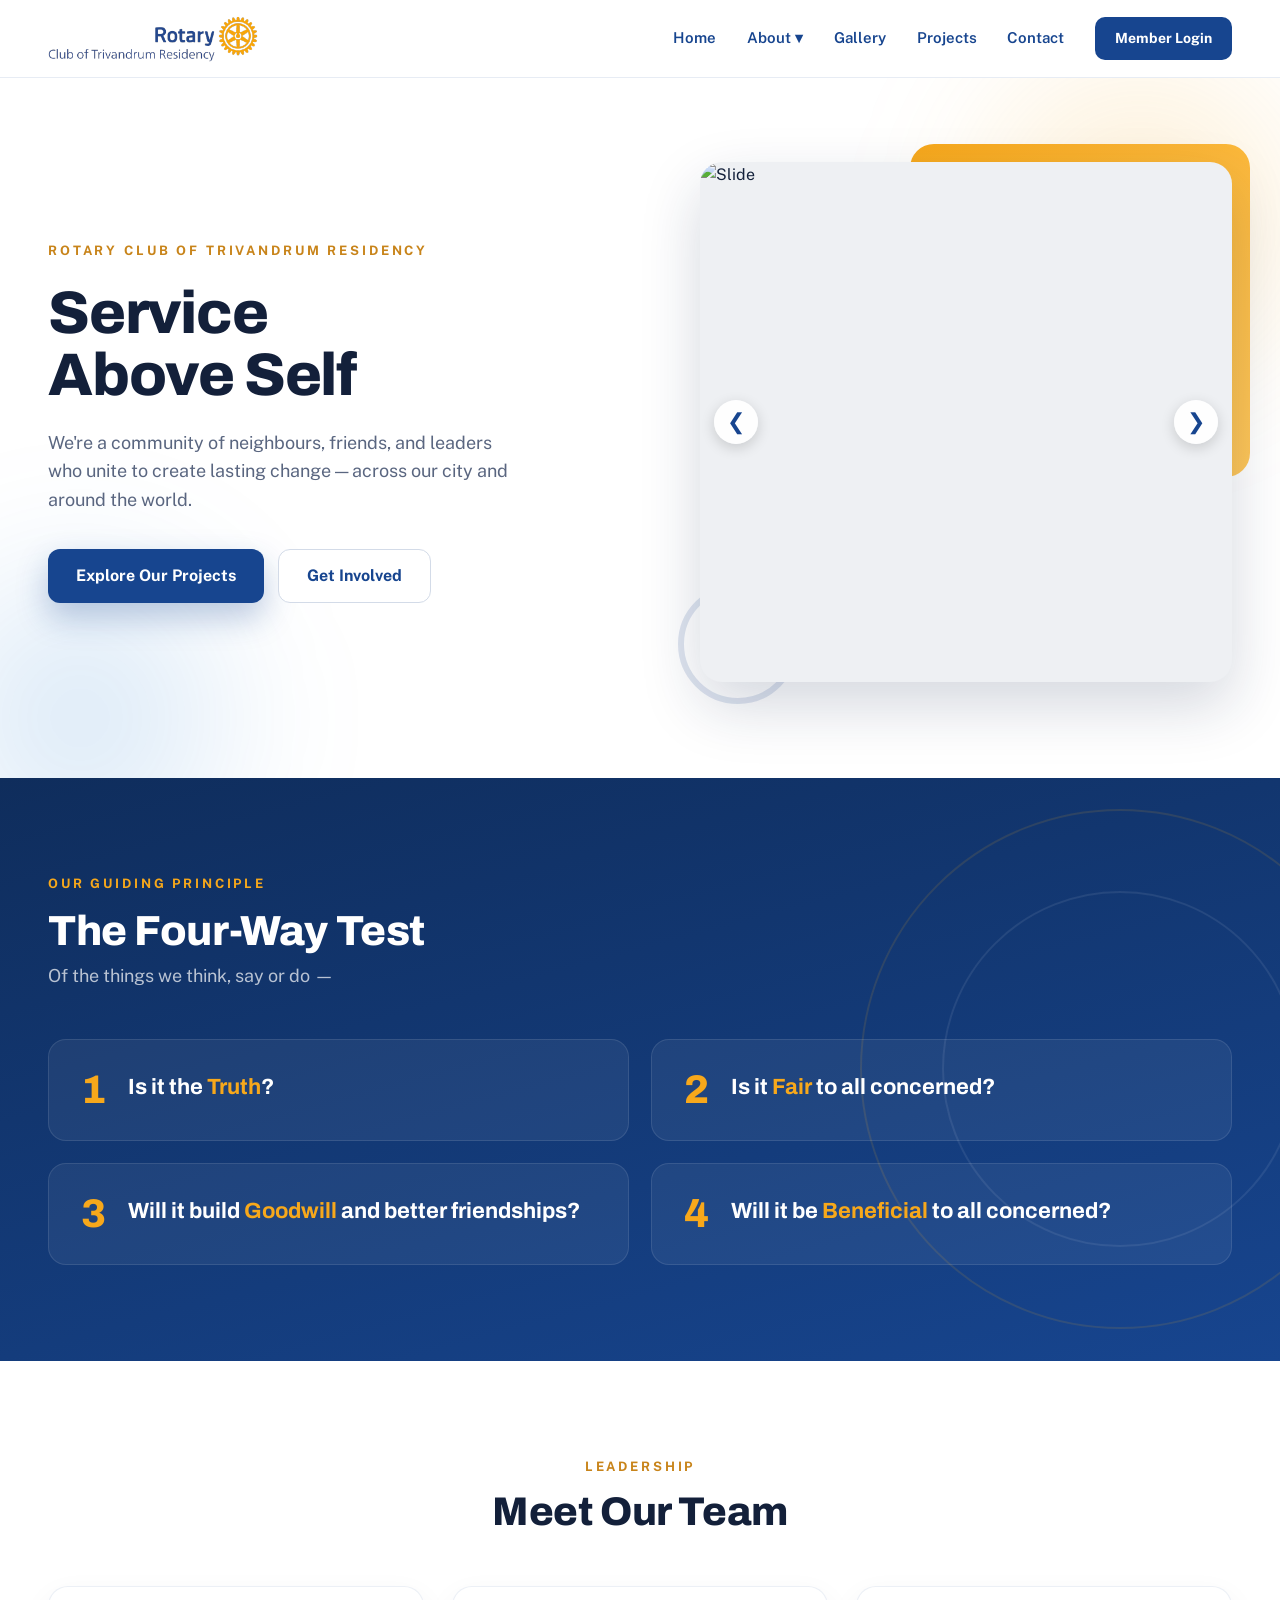
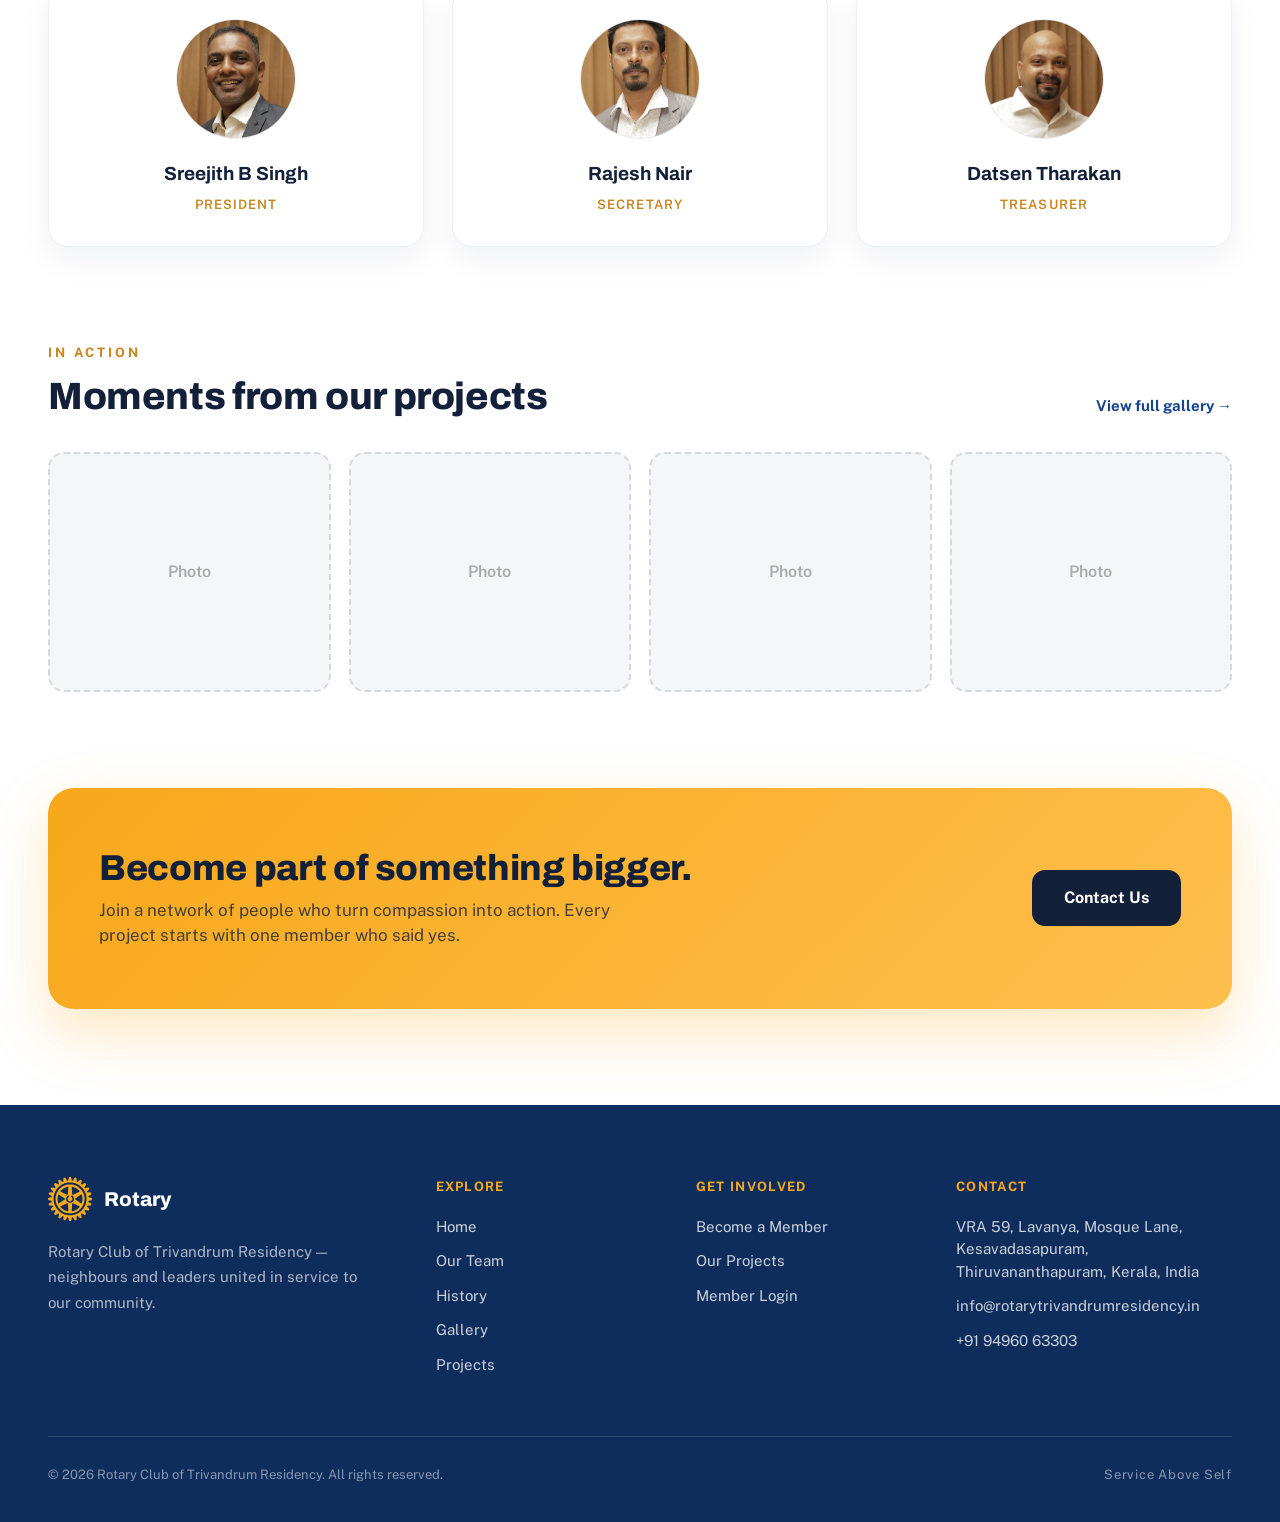
==== commit 4eda9046: "Making footer into a spearate file and adding it to all other pages" ====
--- a/index.html
+++ b/index.html
@@ -172,62 +172,13 @@
         </section>
 
         <!-- ============ FOOTER ============ -->
-        <footer id="contact" class="site-footer">
-            <div class="site-footer__inner">
-                <div class="footer-grid">
-                    <div class="footer-brand">
-                        <div class="footer-brand__logo">
-                            <img
-                                class="footer-logo-img"
-                                src="media/Rotary club of trivandrum.svg"
-                                alt="Rotary Club of Trivandrum"
-                            />
-                        </div>
-                        <p>
-                            Rotary Club of Trivandrum Residency — neighbours and
-                            leaders united in service to our community.
-                        </p>
-                    </div>
-                    <div class="footer-col">
-                        <h4>Explore</h4>
-                        <a href="index.html">Home</a>
-                        <a href="#team">Our Team</a>
-                        <a href="history/">History</a>
-                        <a href="gallery/">Gallery</a>
-                        <a href="articles/">Projects</a>
-                    </div>
-                    <div class="footer-col">
-                        <h4>Get Involved</h4>
-                        <a href="contact/">Become a Member</a>
-                        <a href="articles/">Our Projects</a>
-                        <a href="users/">Member Login</a>
-                    </div>
-                    <div class="footer-col">
-                        <h4>Contact</h4>
-                        <span
-                            >VRA 59, Lavanya, Mosque Lane, Kesavadasapuram,
-                            Thiruvananthapuram, Kerala, India</span
-                        >
-                        <a href="mailto:info@rotarytrivandrumresidency.in"
-                            >info@rotarytrivandrumresidency.in</a
-                        >
-                        <a href="tel:+919496063303">+91 94960 63303</a>
-                    </div>
-                </div>
-                <div class="footer-bottom">
-                    <span
-                        >© 2026 Rotary Club of Trivandrum Residency. All rights
-                        reserved.</span
-                    >
-                    <span class="tagline">Service Above Self</span>
-                </div>
-            </div>
-        </footer>
+        <div id="footer-root"></div>
 
         <script src="https://cdn.jsdelivr.net/npm/@supabase/supabase-js@2"></script>
         <script src="scripts/supabase-config.js"></script>
         <script src="scripts/utils.js"></script>
         <script src="scripts/script.js"></script>
         <script src="scripts/navbar.js"></script>
+        <script src="scripts/footer.js"></script>
     </body>
 </html>
--- a/css/base.css
+++ b/css/base.css
@@ -73,11 +73,6 @@
     padding: 2rem 0;
 }
 
-/* Any leftover legacy navbar is hidden — the shared nav is injected */
-nav.navbar {
-    display: none;
-}
-
 /* ============================================================
    SHARED NAVBAR  (injected by scripts/navbar.js)
    ============================================================ */
@@ -109,7 +104,7 @@
 
 .site-nav__logo-img {
     display: block;
-    height: 52px;
+    height: 70px;
     width: auto;
     object-fit: contain;
 }
@@ -302,29 +297,13 @@
     margin-bottom: 18px;
 }
 
-.footer-brand__logo .ring {
-    width: 34px;
-    height: 34px;
-    border-radius: 50%;
-    border: 4px solid var(--gold);
-    display: flex;
-    align-items: center;
-    justify-content: center;
-    flex-shrink: 0;
-}
-
-.footer-brand__logo .ring::after {
-    content: "";
-    width: 9px;
-    height: 9px;
-    border-radius: 50%;
-    background: var(--gold);
-}
-
-.footer-brand__logo span {
-    font-family: var(--font-head);
-    font-weight: 800;
-    font-size: 20px;
+.footer-logo-img {
+    display: block;
+    height: 44px;
+    width: auto;
+    object-fit: contain;
+    padding: 8px px;
+    border-radius: 10px;
 }
 
 .footer-brand p {
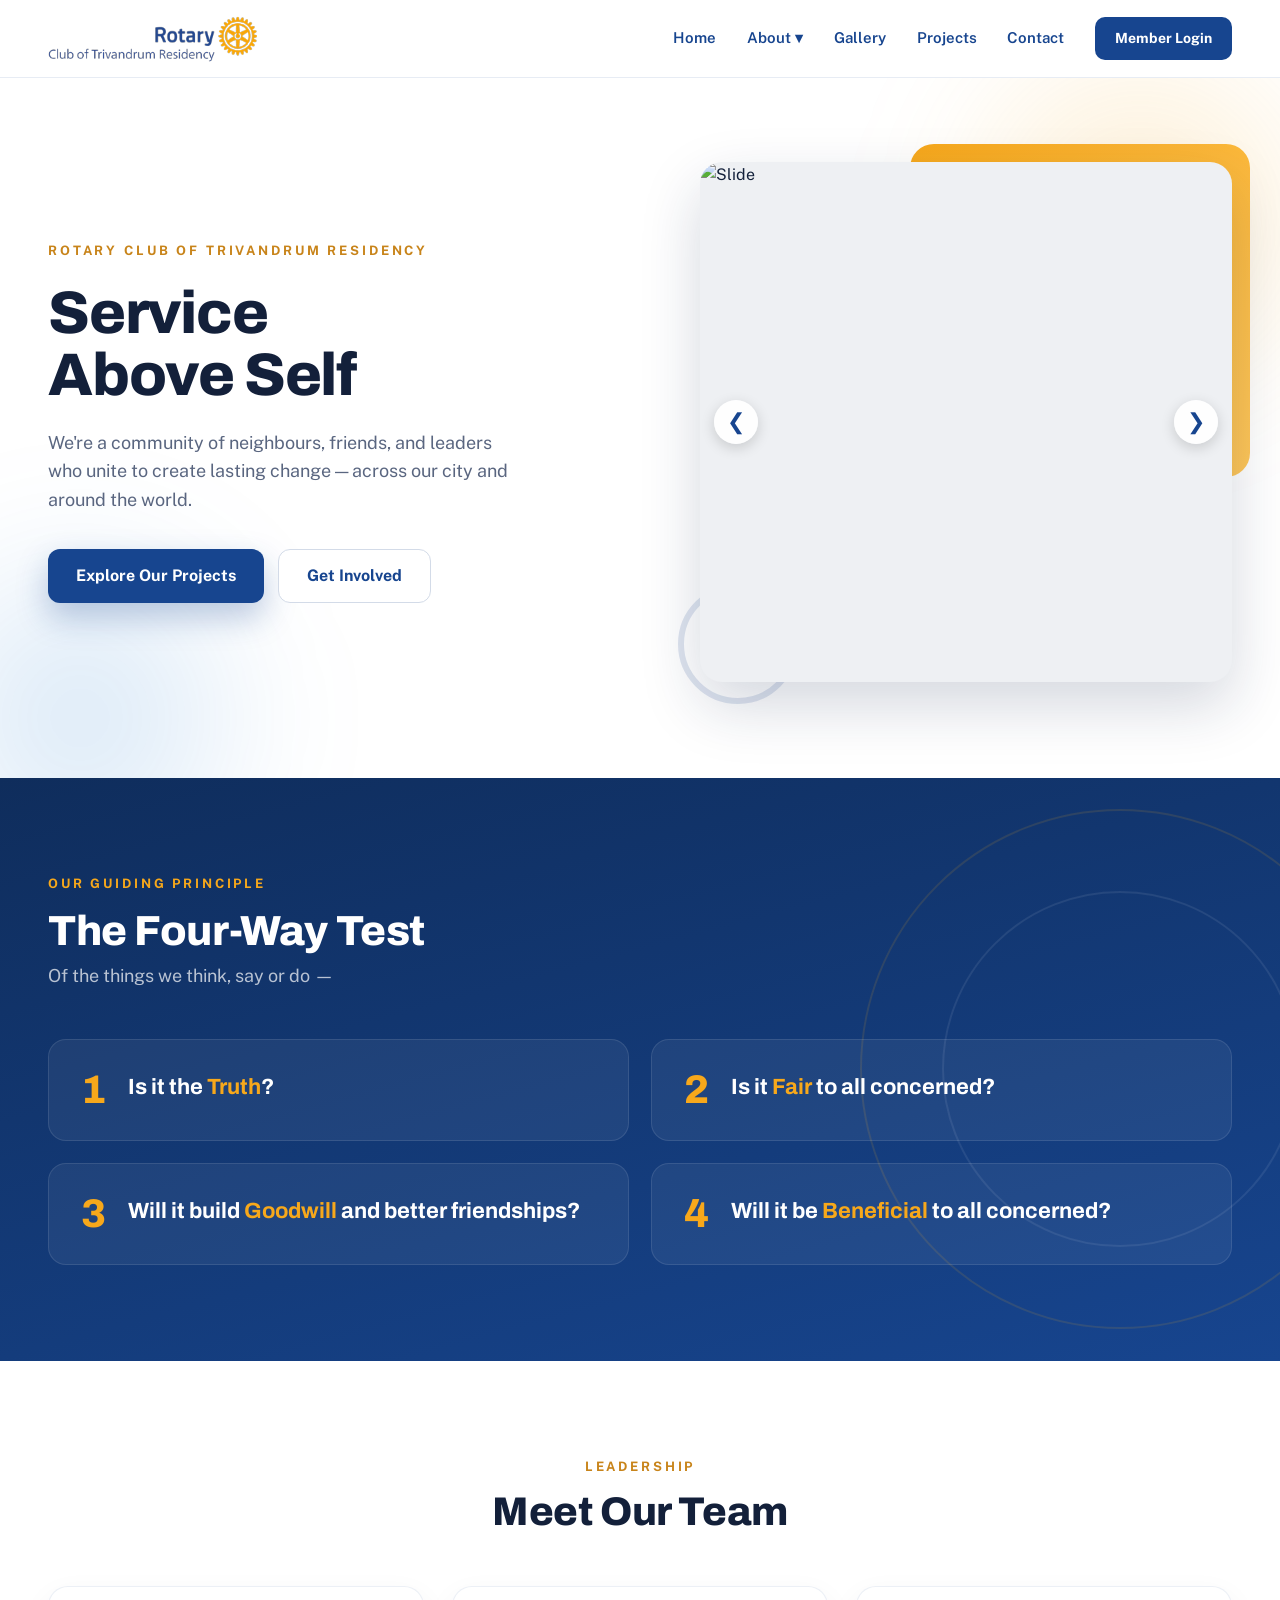
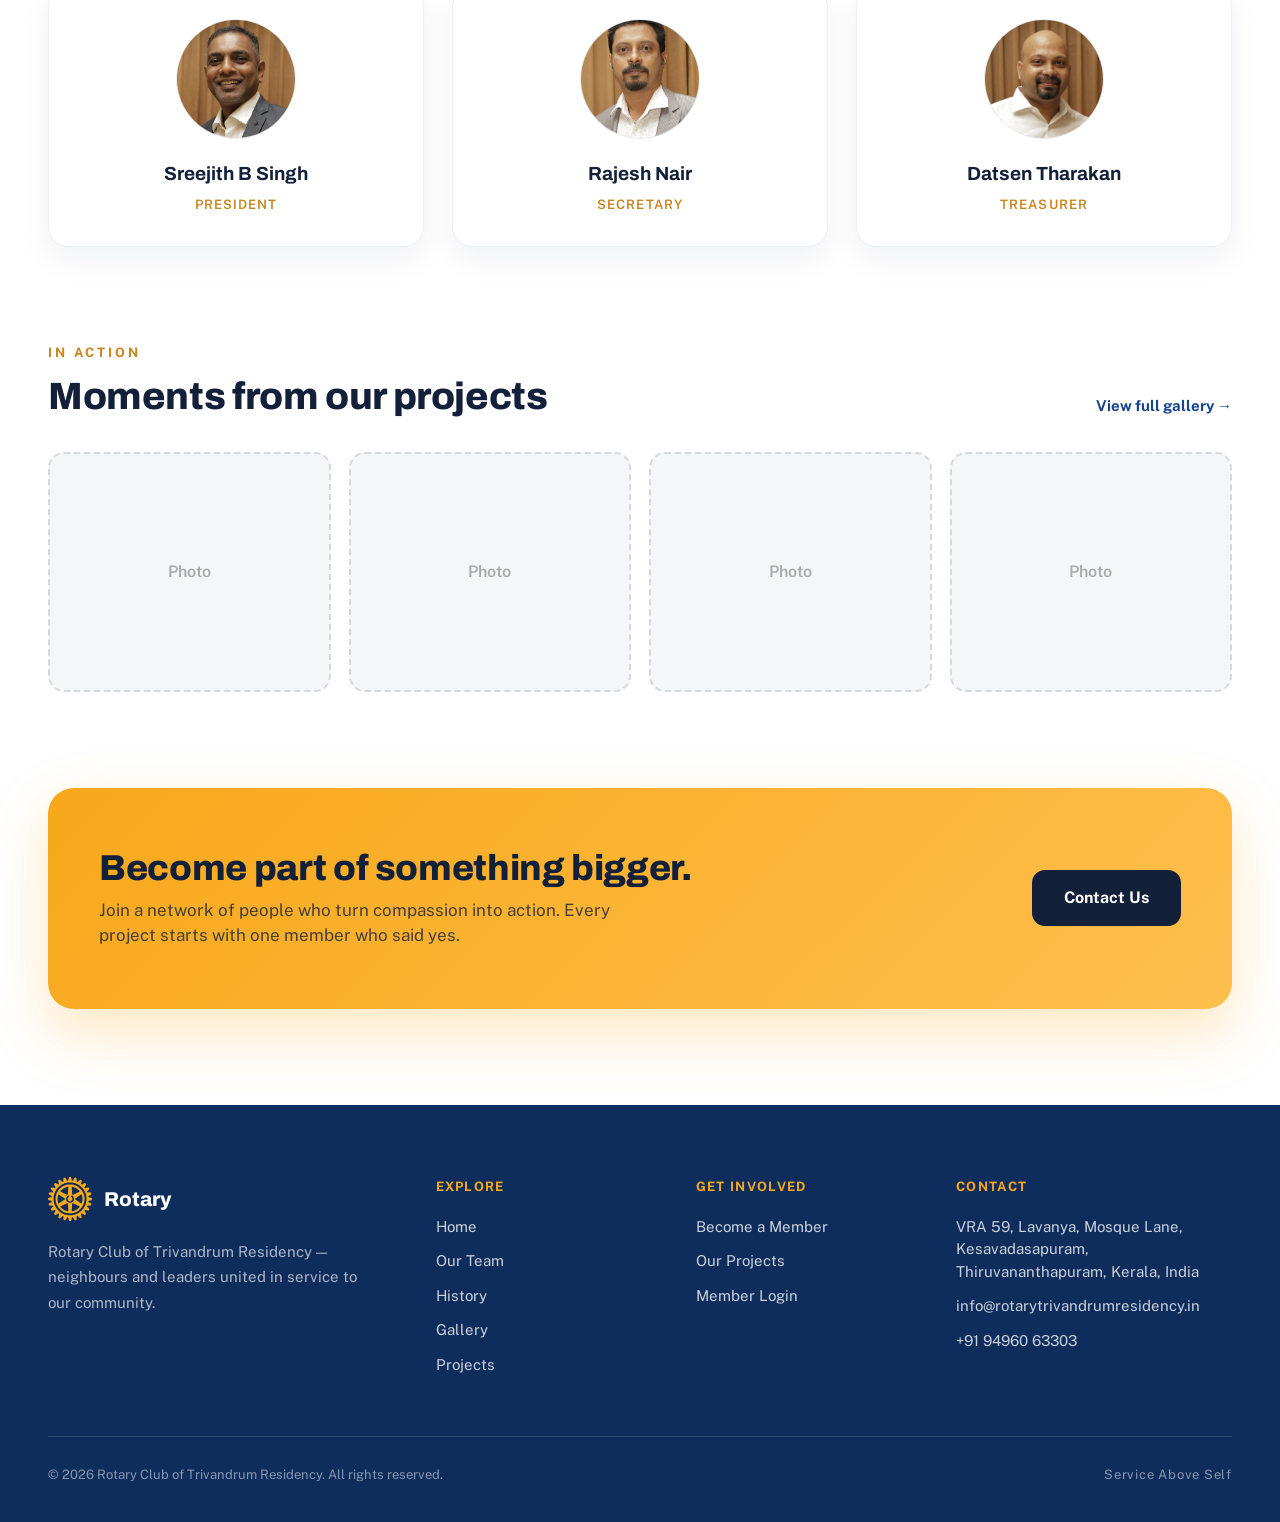
==== commit b545b8c0: "minor changes" ====
--- a/index.html
+++ b/index.html
@@ -3,10 +3,18 @@
     <head>
         <meta charset="UTF-8" />
         <meta name="viewport" content="width=device-width, initial-scale=1.0" />
+        <link rel="preconnect" href="https://fonts.googleapis.com" />
+        <link rel="preconnect" href="https://fonts.gstatic.com" crossorigin />
+        <link rel="preconnect" href="https://egdbbovmwpexdkwkuuts.supabase.co" />
+        <link rel="preconnect" href="https://cdn.jsdelivr.net" />
+        <link
+            rel="stylesheet"
+            href="https://fonts.googleapis.com/css2?family=Archivo:wght@500;600;700;800;900&family=Public+Sans:wght@400;500;600;700&display=swap"
+        />
         <link rel="stylesheet" href="css/base.css" />
         <link rel="stylesheet" href="css/style.css" />
         <title>Rotary Club of Trivandrum Residency</title>
-        <link
+        <link op
             rel="icon"
             type="image/svg+xml"
             href="media/Rotarty logo title.svg"
@@ -104,6 +112,7 @@
                             <img
                                 src="media/directors/sreejith.png"
                                 alt="Sreejith B Singh"
+                                loading="lazy"
                             />
                         </div>
                         <h3>Sreejith B Singh</h3>
@@ -114,6 +123,7 @@
                             <img
                                 src="media/directors/rajesh.png"
                                 alt="Rajesh Nair"
+                                loading="lazy"
                             />
                         </div>
                         <h3>Rajesh Nair</h3>
@@ -124,6 +134,7 @@
                             <img
                                 src="media/directors/datsen.png"
                                 alt="Datsen Tharakan"
+                                loading="lazy"
                             />
                         </div>
                         <h3>Datsen Tharakan</h3>
--- a/css/base.css
+++ b/css/base.css
@@ -1,5 +1,3 @@
-@import url("https://fonts.googleapis.com/css2?family=Archivo:wght@500;600;700;800;900&family=Public+Sans:wght@400;500;600;700&display=swap");
-
 /* ============================================================
    BASE — design tokens, reset, shared navbar + footer
    Loaded on every page before its page-specific stylesheet.
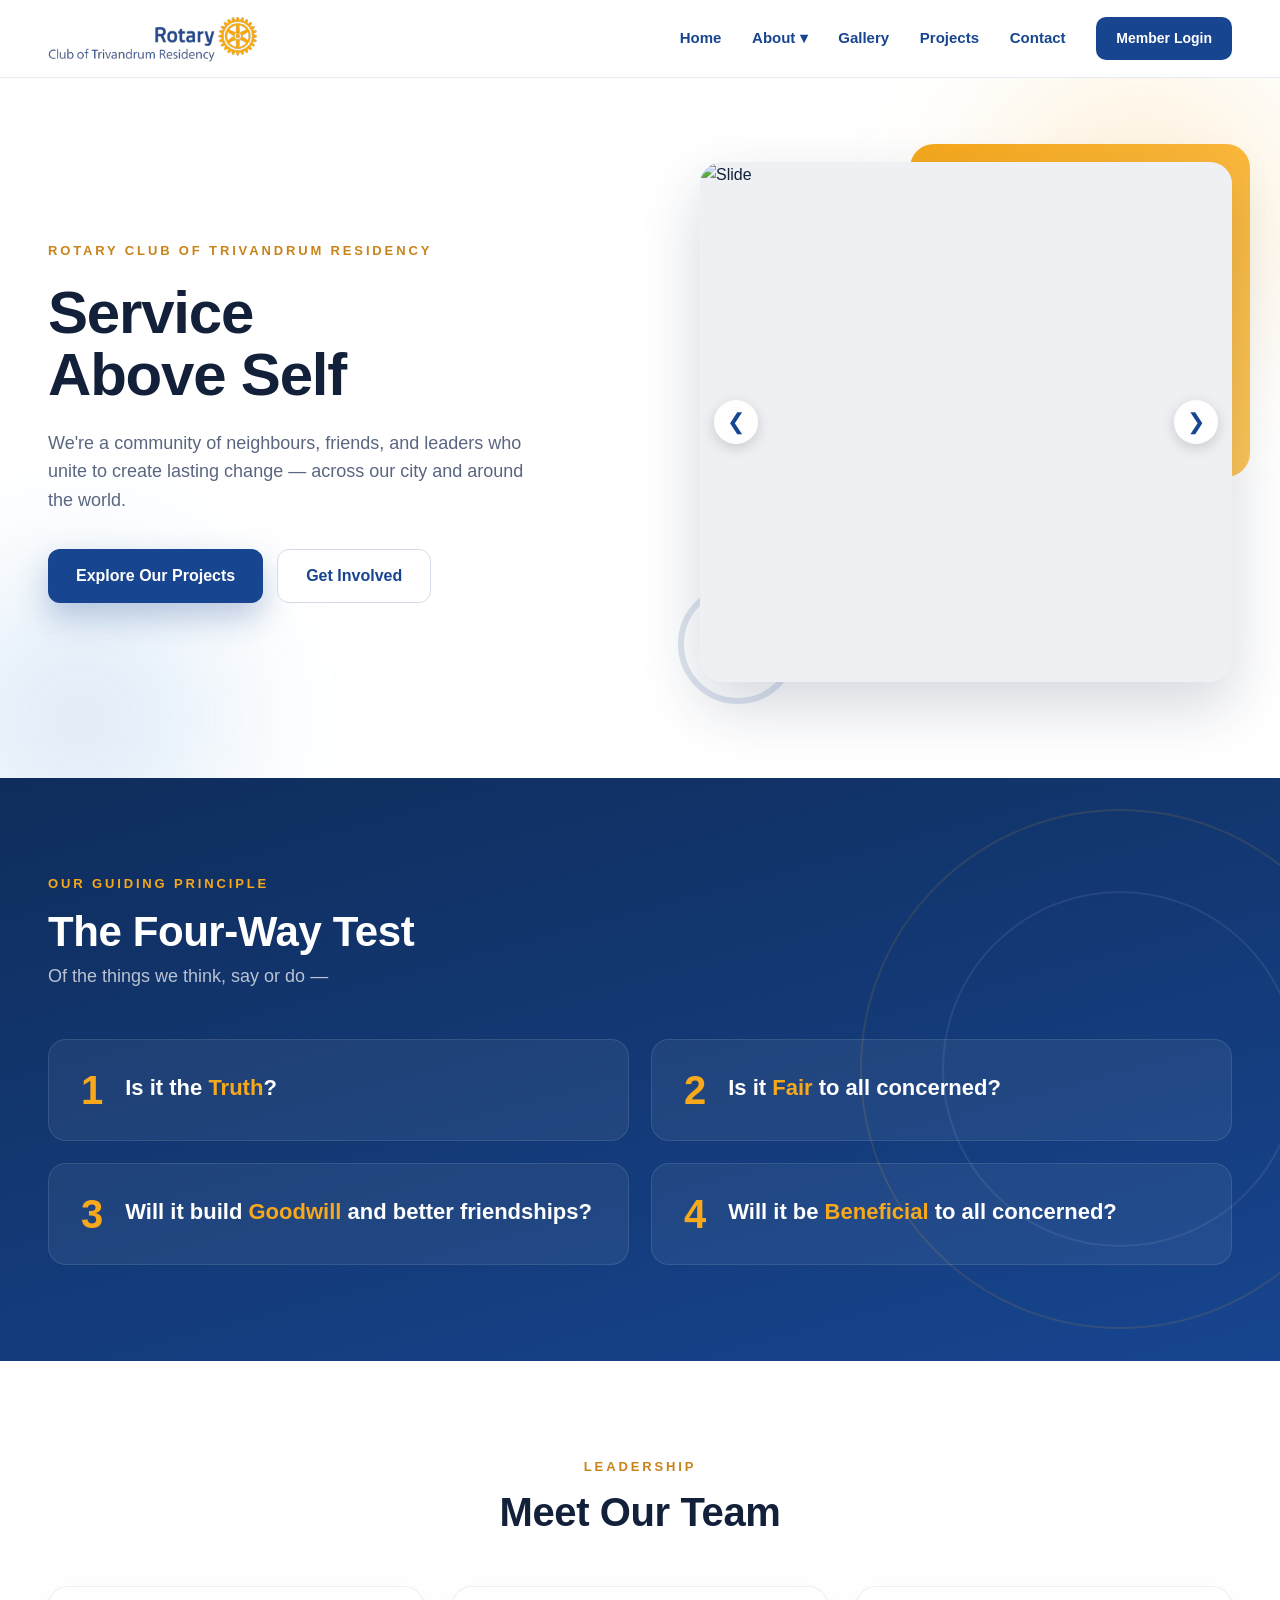
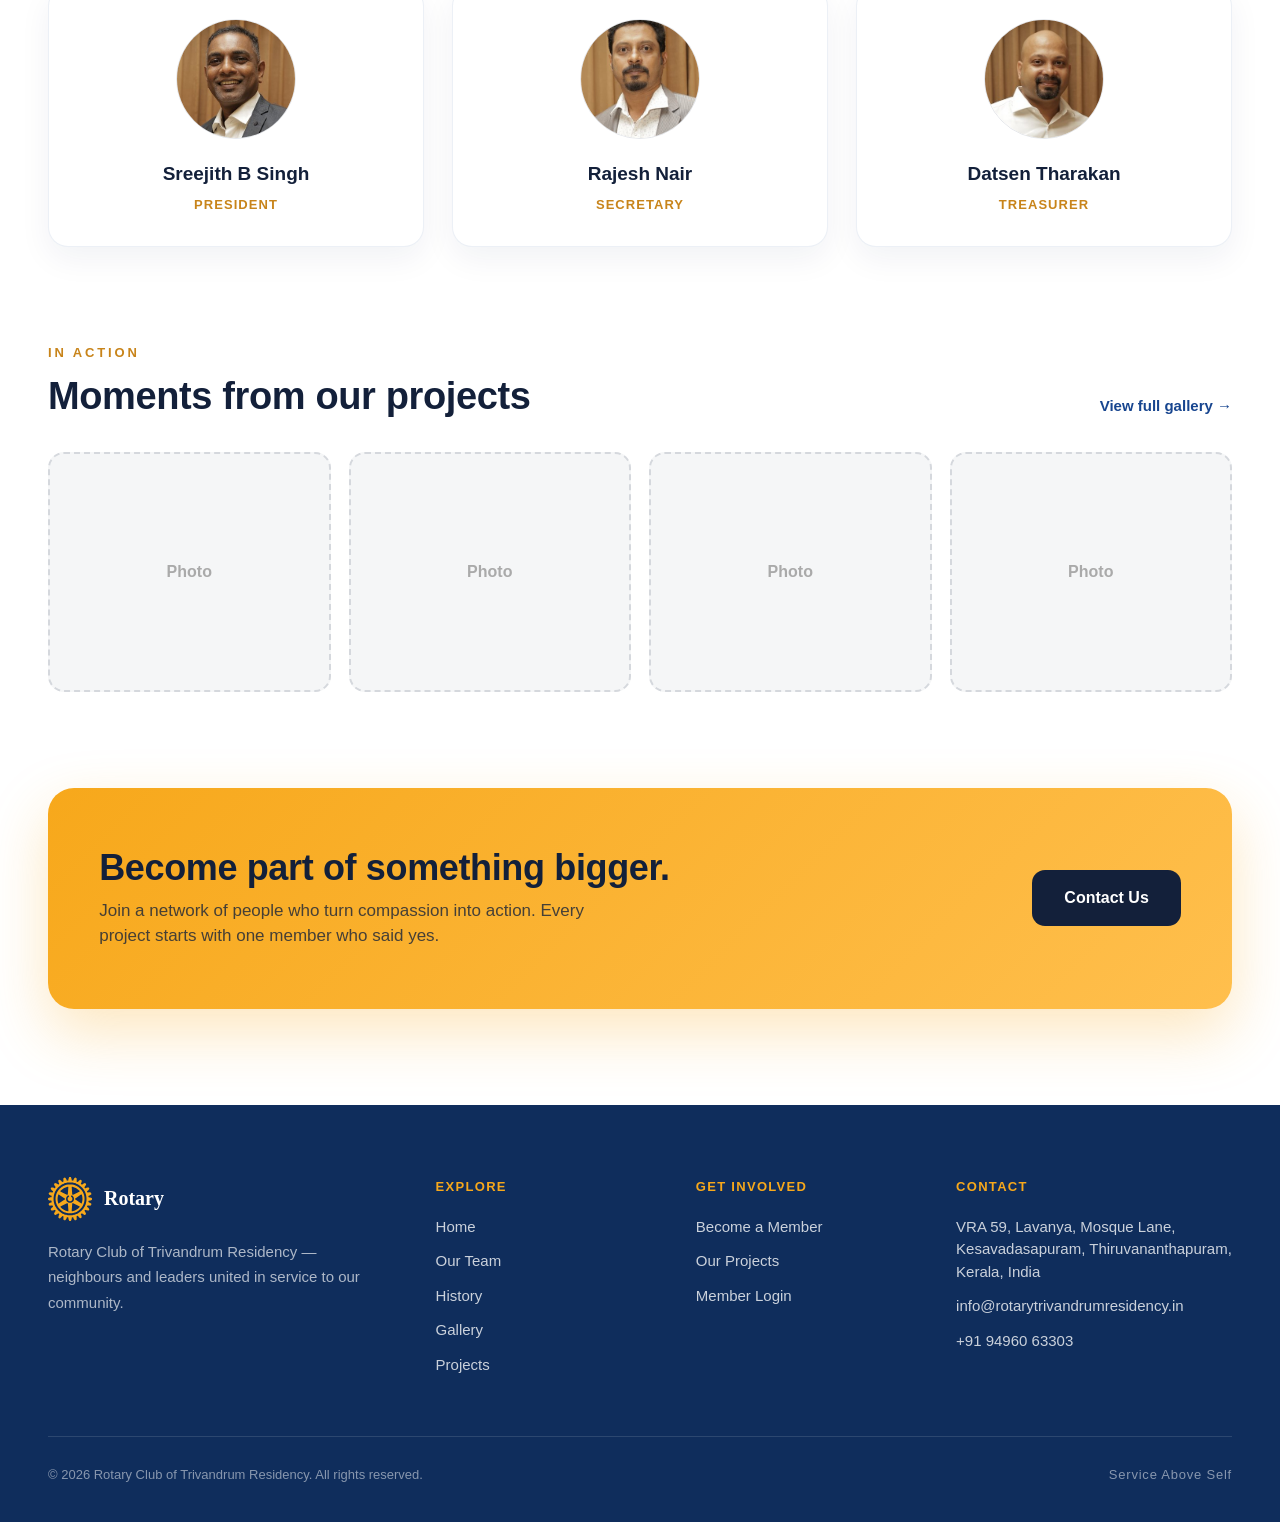
==== commit e538f52c: "Optimizations, Bug fixes, Security and SEO" ====
--- a/index.html
+++ b/index.html
@@ -3,22 +3,72 @@
     <head>
         <meta charset="UTF-8" />
         <meta name="viewport" content="width=device-width, initial-scale=1.0" />
+        <meta name="referrer" content="strict-origin-when-cross-origin" />
+        <meta
+            http-equiv="Content-Security-Policy"
+            content="default-src 'self'; script-src 'self' https://cdn.jsdelivr.net; style-src 'self' 'unsafe-inline' https://fonts.googleapis.com; font-src 'self' https://fonts.gstatic.com data:; img-src 'self' data: https://egdbbovmwpexdkwkuuts.supabase.co; connect-src 'self' https://egdbbovmwpexdkwkuuts.supabase.co wss://egdbbovmwpexdkwkuuts.supabase.co https://www.googleapis.com; object-src 'none'; base-uri 'self'; form-action 'self'"
+        />
         <link rel="preconnect" href="https://fonts.googleapis.com" />
         <link rel="preconnect" href="https://fonts.gstatic.com" crossorigin />
-        <link rel="preconnect" href="https://egdbbovmwpexdkwkuuts.supabase.co" />
+        <link
+            rel="preconnect"
+            href="https://egdbbovmwpexdkwkuuts.supabase.co"
+        />
         <link rel="preconnect" href="https://cdn.jsdelivr.net" />
         <link
             rel="stylesheet"
             href="https://fonts.googleapis.com/css2?family=Archivo:wght@500;600;700;800;900&family=Public+Sans:wght@400;500;600;700&display=swap"
         />
-        <link rel="stylesheet" href="css/base.css" />
-        <link rel="stylesheet" href="css/style.css" />
-        <title>Rotary Club of Trivandrum Residency</title>
-        <link op
+        <link rel="stylesheet" href="css/base.min.css" />
+        <link rel="stylesheet" href="css/style.min.css" />
+        <title>Rotary Club of Trivandrum Residency | Rotary Club in Kerala</title>
+        <meta
+            name="description"
+            content="Rotary Club of Trivandrum Residency is a Rotary club in Kerala serving Thiruvananthapuram through community projects, humanitarian service and fellowship — Service Above Self."
+        />
+        <link rel="canonical" href="https://rotarytrivandrumresidency.in/" />
+        <meta property="og:type" content="website" />
+        <meta property="og:site_name" content="Rotary Club of Trivandrum Residency" />
+        <meta property="og:title" content="Rotary Club of Trivandrum Residency | Rotary Club in Kerala" />
+        <meta
+            property="og:description"
+            content="A Rotary club in Kerala serving Thiruvananthapuram through community projects, humanitarian service and fellowship."
+        />
+        <meta property="og:url" content="https://rotarytrivandrumresidency.in/" />
+        <meta property="og:image" content="https://rotarytrivandrumresidency.in/media/Rotary%20club%20of%20trivandrum.svg" />
+        <meta property="og:locale" content="en_IN" />
+        <meta name="twitter:card" content="summary_large_image" />
+        <meta name="twitter:title" content="Rotary Club of Trivandrum Residency | Rotary Club in Kerala" />
+        <meta
+            name="twitter:description"
+            content="A Rotary club in Kerala serving Thiruvananthapuram through community projects, humanitarian service and fellowship."
+        />
+        <meta name="twitter:image" content="https://rotarytrivandrumresidency.in/media/Rotary%20club%20of%20trivandrum.svg" />
+        <link
             rel="icon"
             type="image/svg+xml"
             href="media/Rotarty logo title.svg"
         />
+        <script type="application/ld+json">
+            {
+                "@context": "https://schema.org",
+                "@type": "Organization",
+                "name": "Rotary Club of Trivandrum Residency",
+                "alternateName": "Rotary Club Trivandrum Residency",
+                "url": "https://rotarytrivandrumresidency.in/",
+                "logo": "https://rotarytrivandrumresidency.in/media/Rotarty%20logo%20title.svg",
+                "description": "Rotary Club of Trivandrum Residency is a Rotary club in Kerala, India serving the Thiruvananthapuram community through humanitarian projects and fellowship.",
+                "email": "info@rotarytrivandrumresidency.in",
+                "telephone": "+91-9496063303",
+                "address": {
+                    "@type": "PostalAddress",
+                    "streetAddress": "VRA 59, Lavanya, Mosque Lane, Kesavadasapuram",
+                    "addressLocality": "Thiruvananthapuram",
+                    "addressRegion": "Kerala",
+                    "addressCountry": "IN"
+                }
+            }
+        </script>
     </head>
     <body>
         <div id="navbar-root"></div>
@@ -110,7 +160,7 @@
                     <div class="team-card">
                         <div class="team-card__photo">
                             <img
-                                src="media/directors/sreejith.png"
+                                src="media/directors/sreejith.jpg"
                                 alt="Sreejith B Singh"
                                 loading="lazy"
                             />
@@ -121,7 +171,7 @@
                     <div class="team-card">
                         <div class="team-card__photo">
                             <img
-                                src="media/directors/rajesh.png"
+                                src="media/directors/rajesh.jpg"
                                 alt="Rajesh Nair"
                                 loading="lazy"
                             />
@@ -132,7 +182,7 @@
                     <div class="team-card">
                         <div class="team-card__photo">
                             <img
-                                src="media/directors/datsen.png"
+                                src="media/directors/datsen.jpg"
                                 alt="Datsen Tharakan"
                                 loading="lazy"
                             />
--- a/css/base.min.css
+++ b/css/base.min.css
@@ -0,0 +1 @@
+*{margin:0;padding:0;box-sizing:border-box}:root{--primary-color:#f7a81b;--secondary-color:#17458f;--gold:#f7a81b;--gold-dark:#c8841a;--blue:#17458f;--navy:#13203a;--navy-deep:#0f2d5c;--navy-dark:#15294d;--text-color:#13203a;--muted:#5a6680;--bg-color:#ffffff;--font-head:"Archivo","Arial",sans-serif;--font-body:"Public Sans","Arial",sans-serif;--font-main:var(--font-body)}body{font-family:var(--font-body);color:var(--text-color);background-color:var(--bg-color);line-height:1.6}h1,h2,h3{font-family:var(--font-head);font-weight:800;margin-bottom:1rem}p{margin-bottom:1rem}a{color:var(--secondary-color);text-decoration:none}a:hover{text-decoration:underline}.container{max-width:1200px;margin:0 auto;padding:0 20px}header{background-color:var(--primary-color);color:white;padding:1rem 0}main{padding:2rem 0}.site-nav{position:sticky;top:0;z-index:100;display:flex;align-items:center;justify-content:space-between;height:78px;padding:0 clamp(20px,4vw,48px);background:rgba(255,255,255,0.9);backdrop-filter:blur(16px);-webkit-backdrop-filter:blur(16px);border-bottom:1px solid rgba(23,69,143,0.1)}.site-nav__brand{display:flex;align-items:center;gap:13px;text-decoration:none}.site-nav__brand:hover{text-decoration:none}.site-nav__logo-img{display:block;height:70px;width:auto;object-fit:contain}@media (max-width:900px){.site-nav__logo-img{height:44px}}.site-nav__menu{display:flex;align-items:center;gap:clamp(18px,2.4vw,34px);font-family:var(--font-body);font-weight:600;font-size:15px}.site-nav__menu>a,.site-nav__droptoggle{color:var(--blue);text-decoration:none;transition:color 0.15s;cursor:pointer}.site-nav__menu>a:hover,.site-nav__droptoggle:hover{color:var(--gold-dark);text-decoration:none}.site-nav__login{padding:10px 20px;border-radius:10px;background:var(--blue);color:#fff !important;font-weight:700;font-size:14px;transition:background 0.15s,transform 0.15s}.site-nav__login:hover{background:#1d56b0;transform:translateY(-1px);text-decoration:none}.site-nav__dropdown{position:relative}.site-nav__dropmenu{display:none;position:absolute;top:36px;left:0;min-width:180px;background:#fff;border-radius:0 0 10px 10px;box-shadow:0 8px 24px rgba(20,40,80,0.14);overflow:hidden;padding:6px 0}.site-nav__dropdown.open .site-nav__dropmenu{display:block}.site-nav__dropmenu a{display:block;padding:0.7rem 1.2rem;color:var(--blue);font-size:0.95rem}.site-nav__dropmenu a:hover{background:#f0f4ff;text-decoration:none}.site-nav__burger{display:none;flex-direction:column;justify-content:space-between;width:28px;height:20px;background:none;border:none;cursor:pointer;padding:0}.site-nav__burger span{display:block;height:3px;width:100%;background:var(--blue);border-radius:3px;transition:all 0.3s ease}.site-nav.open .site-nav__burger span:nth-child(1){transform:translateY(8.5px) rotate(45deg)}.site-nav.open .site-nav__burger span:nth-child(2){opacity:0}.site-nav.open .site-nav__burger span:nth-child(3){transform:translateY(-8.5px) rotate(-45deg)}@media (max-width:900px){.site-nav__burger{display:flex}.site-nav__menu{display:none;position:absolute;top:78px;left:0;right:0;flex-direction:column;align-items:stretch;gap:0;background:#fff;border-bottom:1px solid rgba(23,69,143,0.1);box-shadow:0 12px 24px rgba(20,40,80,0.1);padding:0.5rem 0}.site-nav.open .site-nav__menu{display:flex}.site-nav__menu>a,.site-nav__droptoggle{padding:0.9rem clamp(20px,4vw,48px)}.site-nav__dropmenu{position:static;box-shadow:none;border-radius:0;padding:0}.site-nav__dropmenu a{padding-left:calc(clamp(20px,4vw,48px) + 1rem)}.site-nav__login{margin:0.6rem clamp(20px,4vw,48px);text-align:center}}.site-footer{background:var(--navy-deep);color:#fff;padding:72px clamp(20px,4vw,48px) 36px}.site-footer__inner{max-width:1200px;margin:0 auto}.footer-grid{display:grid;grid-template-columns:1.6fr 1fr 1fr 1.3fr;gap:48px;padding-bottom:48px;border-bottom:1px solid rgba(255,255,255,0.12)}.footer-brand__logo{display:flex;align-items:center;gap:12px;margin-bottom:18px}.footer-logo-img{display:block;height:44px;width:auto;object-fit:contain;padding:8px px;border-radius:10px}.footer-brand p{font-size:15px;line-height:1.7;color:rgba(255,255,255,0.66);max-width:320px;margin:0}.footer-col h4{font-family:var(--font-body);font-weight:700;font-size:13px;letter-spacing:0.1em;text-transform:uppercase;color:var(--gold);margin-bottom:18px}.footer-col a,.footer-col span{display:block;color:rgba(255,255,255,0.78);font-size:15px;line-height:1.5;margin-bottom:12px}.footer-col a:hover{color:#fff;text-decoration:none}.footer-bottom{display:flex;align-items:center;justify-content:space-between;flex-wrap:wrap;gap:12px;padding-top:28px;font-size:13px;color:rgba(255,255,255,0.5)}.footer-bottom .tagline{letter-spacing:0.06em}@media (max-width:850px){.footer-grid{grid-template-columns:1fr 1fr;gap:32px}}@media (max-width:500px){.footer-grid{grid-template-columns:1fr}}
--- a/css/style.min.css
+++ b/css/style.min.css
@@ -0,0 +1 @@
+.eyebrow{font-family:var(--font-body);font-weight:700;font-size:13px;letter-spacing:0.22em;text-transform:uppercase;color:var(--gold-dark)}.btn-primary,.btn-ghost{display:inline-flex;align-items:center;height:54px;padding:0 28px;border-radius:12px;font-family:var(--font-body);font-weight:700;font-size:16px;transition:all 0.18s}.btn-primary{background:var(--blue);color:#fff;box-shadow:0 14px 32px rgba(23,69,143,0.28)}.btn-primary:hover{background:#1d56b0;transform:translateY(-2px);text-decoration:none;color:#fff}.btn-ghost{background:#fff;color:var(--blue);border:1.5px solid #d3dbe8}.btn-ghost:hover{border-color:var(--blue);background:#f5f8fc;text-decoration:none}.hero{position:relative;overflow:hidden;padding:84px clamp(20px,4vw,48px) 96px}.hero__glow,.hero__glow2{position:absolute;border-radius:50%;pointer-events:none}.hero__glow{width:520px;height:520px;right:-120px;top:-120px;background:radial-gradient(circle,rgba(247,168,27,0.2),transparent 64%);filter:blur(50px);animation:drift 18s ease-in-out infinite}.hero__glow2{width:480px;height:480px;left:-160px;bottom:-180px;background:radial-gradient(circle,rgba(0,103,200,0.16),transparent 64%);filter:blur(56px)}@keyframes drift{0%,100%{transform:translate(0,0)}50%{transform:translate(40px,30px) scale(1.06)}}@keyframes spinSlow{to{transform:rotate(360deg)}}.hero__inner{position:relative;max-width:1200px;margin:0 auto;display:grid;grid-template-columns:1.05fr 0.95fr;gap:64px;align-items:center}.hero__title{font-family:var(--font-head);font-weight:800;font-size:clamp(40px,6vw,60px);line-height:1.04;letter-spacing:-0.02em;color:var(--navy);margin:20px 0 22px}.hero__text{font-size:18px;line-height:1.6;color:var(--muted);max-width:480px;margin:0 0 34px}.hero__actions{display:flex;flex-wrap:wrap;gap:14px}.hero__media{position:relative}.hero__accent{position:absolute;inset:-18px -18px auto auto;width:64%;height:64%;border-radius:24px;background:linear-gradient(135deg,var(--gold),#ffc759);z-index:0}.hero__ring{position:absolute;left:-22px;bottom:-22px;width:120px;height:120px;border-radius:50%;border:6px solid rgba(23,69,143,0.14);z-index:0;animation:spinSlow 60s linear infinite}.slider-container{position:relative;z-index:1;width:100%;height:520px;border-radius:22px;overflow:hidden;background:#eef0f3;box-shadow:0 24px 60px rgba(20,40,80,0.18)}.slide-main{position:absolute;inset:0;display:flex;align-items:center;justify-content:center;z-index:2}.slide-main img{height:100%;max-width:100%;object-fit:cover;width:100%;display:block;cursor:pointer;animation:fadeIn 0.6s ease}.slide-bg{position:absolute;inset:0;background-size:cover;background-position:center;filter:blur(14px);transform:scale(1.1);opacity:0.85;z-index:0;transition:background-image 0.5s ease}@keyframes fadeIn{from{opacity:0}to{opacity:1}}.slide-btn{position:absolute;top:50%;transform:translateY(-50%);z-index:6;width:44px;height:44px;border:none;border-radius:50%;background:rgba(255,255,255,0.9);backdrop-filter:blur(6px);color:var(--blue);font-size:22px;line-height:1;cursor:pointer;box-shadow:0 4px 14px rgba(0,0,0,0.16);display:flex;align-items:center;justify-content:center;transition:background 0.2s}.slide-btn:hover{background:#fff}.prev{left:14px}.next{right:14px}.dots{position:absolute;bottom:18px;left:0;right:0;z-index:6;display:flex;gap:9px;justify-content:center}.dot{width:10px;height:10px;border-radius:50%;background:rgba(255,255,255,0.55);box-shadow:0 1px 3px rgba(0,0,0,0.3);cursor:pointer;transition:background 0.3s}.dot.active{background:var(--gold)}.fourway{position:relative;overflow:hidden;padding:96px clamp(20px,4vw,48px);background:linear-gradient(165deg,#0f2d5c 0%,#17458f 100%)}.fourway__halo{position:absolute;right:-100px;top:50%;transform:translateY(-50%);width:520px;height:520px;border-radius:50%;border:2px solid rgba(247,168,27,0.12);animation:spinSlow 90s linear infinite}.fourway__halo::after{content:"";position:absolute;inset:80px;border-radius:50%;border:2px solid rgba(255,255,255,0.08)}.fourway__inner{position:relative;max-width:1200px;margin:0 auto}.fourway .eyebrow{color:var(--gold);margin-bottom:14px}.fourway__title{font-size:clamp(30px,4.5vw,42px);line-height:1.08;color:#fff;margin:0 0 8px;letter-spacing:-0.01em}.fourway__sub{font-size:18px;color:rgba(255,255,255,0.7);margin:0 0 48px}.fourway__grid{display:grid;grid-template-columns:repeat(2,1fr);gap:22px}.fourway__card{display:flex;gap:22px;align-items:flex-start;padding:30px 32px;border-radius:18px;background:rgba(255,255,255,0.06);border:1px solid rgba(255,255,255,0.1)}.fourway__num{font-family:var(--font-head);font-weight:800;font-size:40px;color:var(--gold);line-height:1}.fourway__card h3{font-family:var(--font-head);font-weight:700;font-size:22px;line-height:1.25;color:#fff;margin:4px 0 0}.fourway__card h3 span{color:var(--gold)}.team{padding:96px clamp(20px,4vw,48px)}.team__inner{max-width:1200px;margin:0 auto}.team__head{text-align:center;margin-bottom:52px}.team__head .eyebrow{display:block;margin-bottom:12px}.team__title{font-size:clamp(30px,4.5vw,40px);line-height:1.1;color:var(--navy);margin:0;letter-spacing:-0.01em}.team__grid{display:grid;grid-template-columns:repeat(auto-fit,minmax(220px,1fr));gap:28px}.team-card{text-align:center;padding:32px 24px 30px;border-radius:20px;background:#fff;border:1px solid rgba(23,69,143,0.08);box-shadow:0 12px 32px rgba(20,40,80,0.06);transition:all 0.2s}.team-card:hover{transform:translateY(-5px);box-shadow:0 24px 50px rgba(20,40,80,0.12)}.team-card__photo{width:120px;height:120px;margin:0 auto 20px;border-radius:50%;overflow:hidden;background:#f3f4f6;border:1px solid #e5e7eb}.team-card__photo img{width:100%;height:100%;object-fit:cover;display:block}.team-card h3{font-family:var(--font-head);font-weight:700;font-size:19px;color:var(--navy);margin:0}.team-card .role{font-family:var(--font-body);font-weight:600;font-size:13px;letter-spacing:0.08em;text-transform:uppercase;color:var(--gold-dark);margin:6px 0 0}.preview{padding:0 clamp(20px,4vw,48px) 96px}.preview__inner{max-width:1200px;margin:0 auto}.preview__head{display:flex;align-items:flex-end;justify-content:space-between;flex-wrap:wrap;gap:16px;margin-bottom:34px}.preview__head .eyebrow{display:block;margin-bottom:12px}.preview__title{font-size:clamp(28px,4vw,38px);line-height:1.1;color:var(--navy);margin:0;letter-spacing:-0.01em}.preview__link{font-weight:700;font-size:15px;color:var(--blue)}.action-grid{display:grid;grid-template-columns:repeat(4,1fr);gap:18px}.action-tile{height:240px;border-radius:16px;overflow:hidden;background:#f5f6f7;border:2px dashed #d5d8dd;display:flex;align-items:center;justify-content:center;color:#aaa;font-weight:600}a.action-tile{border:none;transition:transform 0.2s,box-shadow 0.2s}a.action-tile:hover{transform:translateY(-4px);box-shadow:0 12px 28px rgba(20,40,80,0.16)}.action-tile img{width:100%;height:100%;object-fit:cover;display:block}.cta{padding:0 clamp(20px,4vw,48px) 96px}.cta__band{max-width:1200px;margin:0 auto;border-radius:26px;background:linear-gradient(135deg,var(--gold),#ffbf4d);padding:60px clamp(28px,4vw,56px);display:flex;align-items:center;justify-content:space-between;flex-wrap:wrap;gap:28px;box-shadow:0 24px 60px rgba(247,168,27,0.28)}.cta__title{font-size:clamp(28px,4vw,36px);line-height:1.12;color:var(--navy);margin:0 0 10px;letter-spacing:-0.01em}.cta__text{font-size:17px;line-height:1.5;color:rgba(19,32,58,0.78);margin:0;max-width:520px}.cta__btn{display:inline-flex;align-items:center;height:56px;padding:0 32px;border-radius:13px;background:var(--navy);color:#fff;font-weight:700;font-size:16px;white-space:nowrap;transition:all 0.18s}.cta__btn:hover{background:var(--navy-deep);transform:translateY(-2px);text-decoration:none;color:#fff}@media (max-width:900px){.hero__inner{grid-template-columns:1fr;gap:48px}.hero__media{order:-1}.slider-container{height:340px}.fourway__grid{grid-template-columns:1fr}.action-grid{grid-template-columns:1fr 1fr}}@media (max-width:520px){.action-grid{grid-template-columns:1fr}}
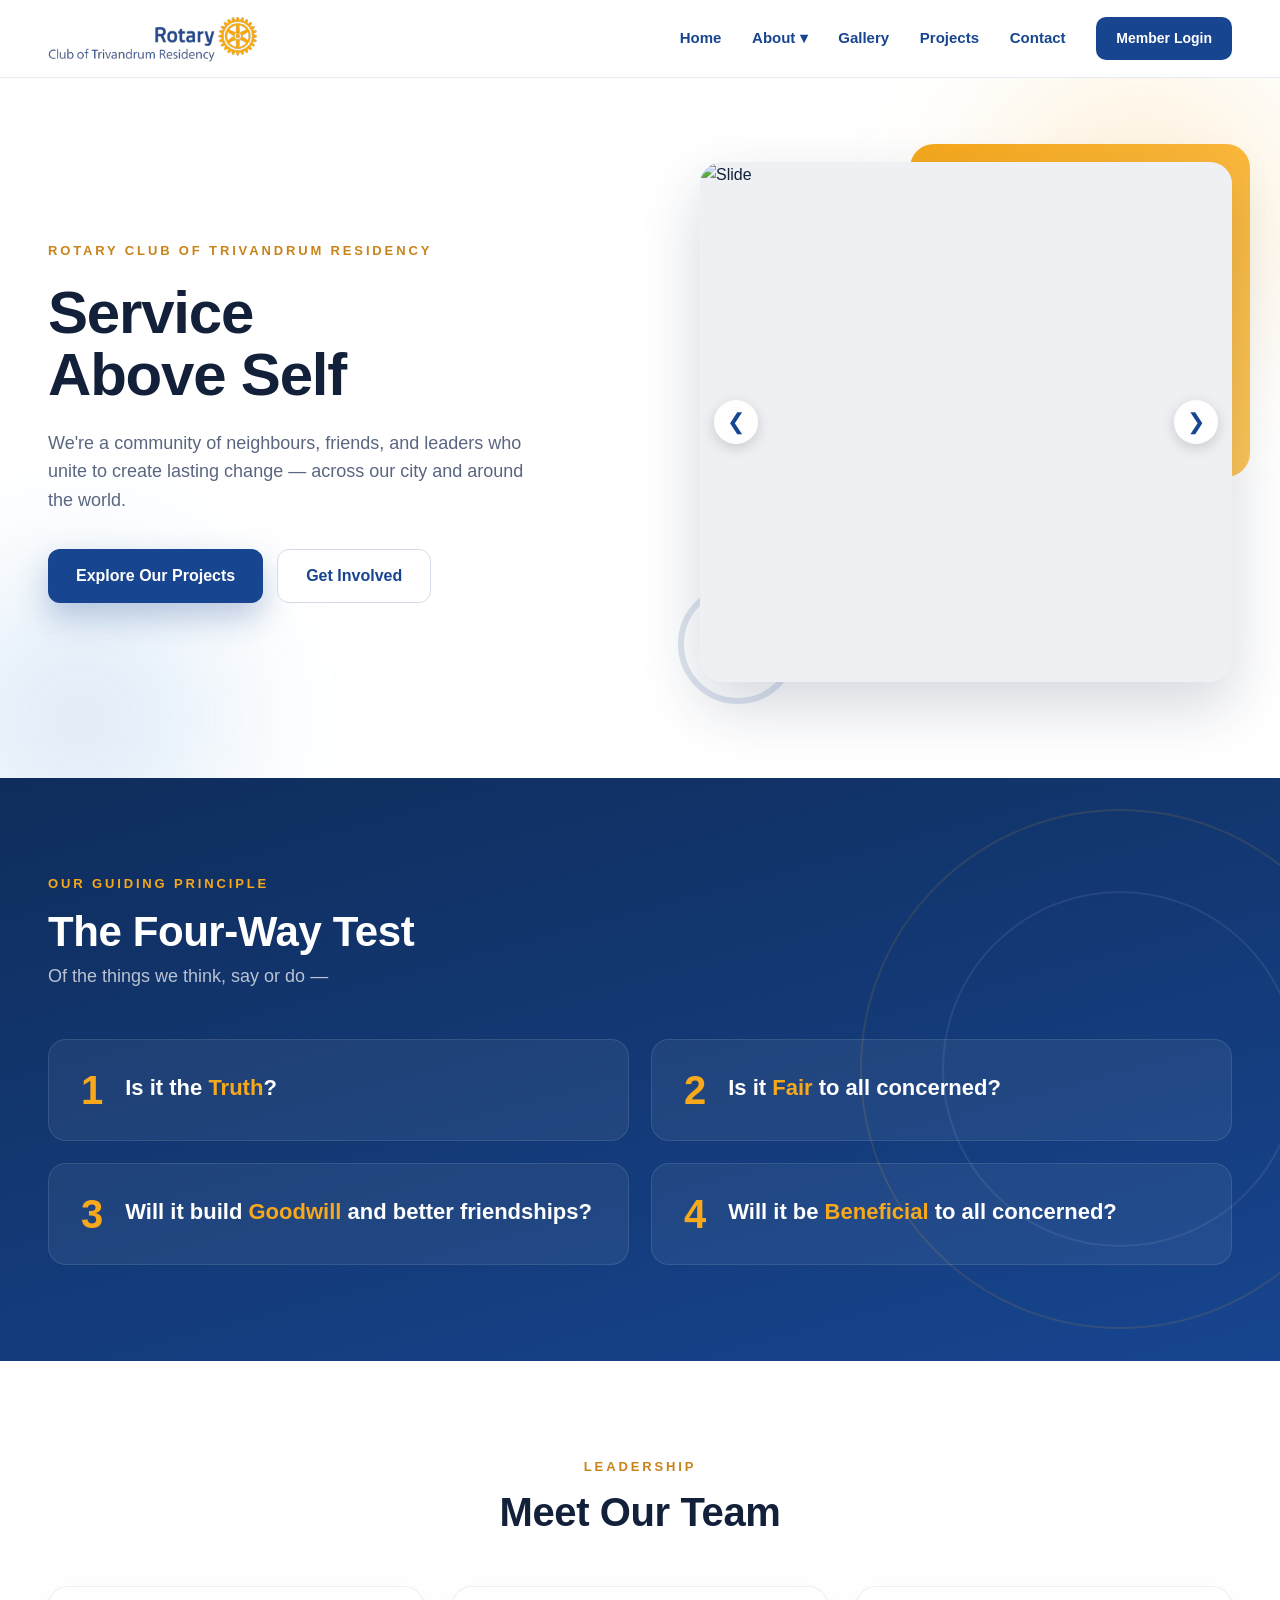
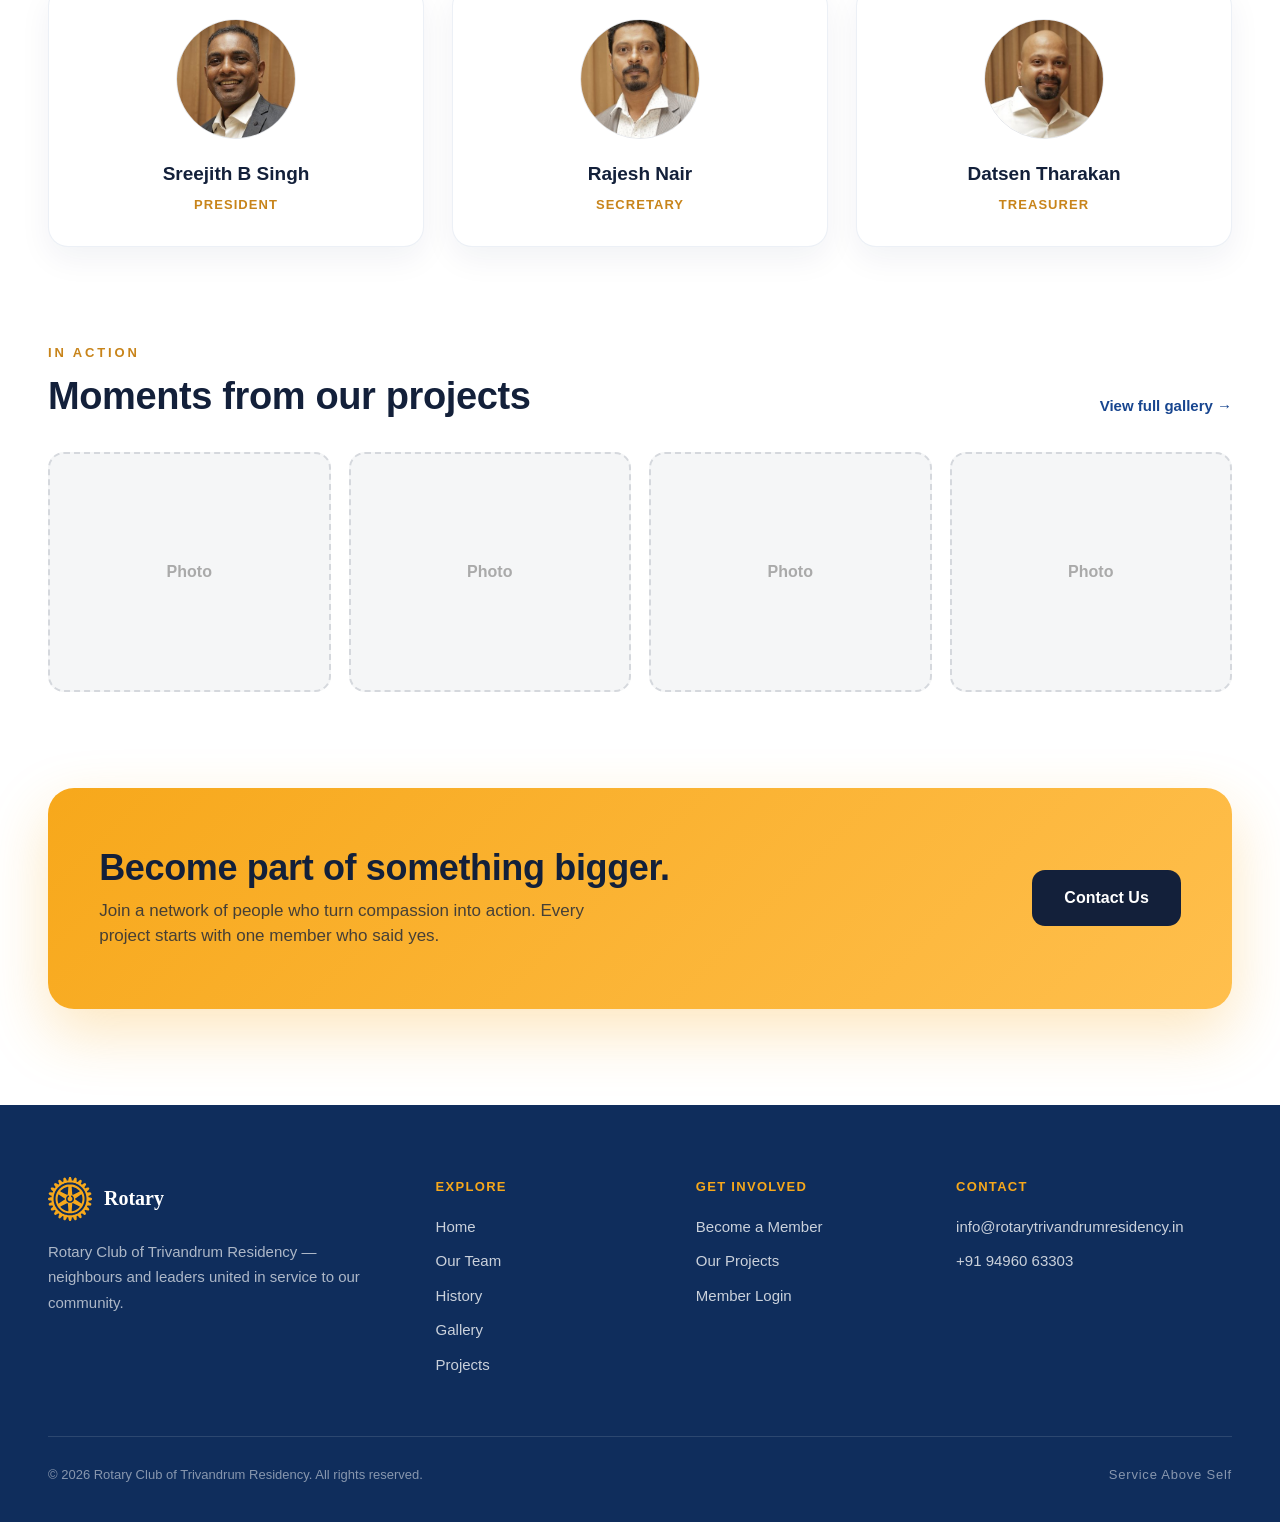
==== commit 4b576b79: "Ui changes" ====
--- a/index.html
+++ b/index.html
@@ -59,14 +59,7 @@
                 "logo": "https://rotarytrivandrumresidency.in/media/Rotarty%20logo%20title.svg",
                 "description": "Rotary Club of Trivandrum Residency is a Rotary club in Kerala, India serving the Thiruvananthapuram community through humanitarian projects and fellowship.",
                 "email": "info@rotarytrivandrumresidency.in",
-                "telephone": "+91-9496063303",
-                "address": {
-                    "@type": "PostalAddress",
-                    "streetAddress": "VRA 59, Lavanya, Mosque Lane, Kesavadasapuram",
-                    "addressLocality": "Thiruvananthapuram",
-                    "addressRegion": "Kerala",
-                    "addressCountry": "IN"
-                }
+                "telephone": "+91-9496063303"
             }
         </script>
     </head>
